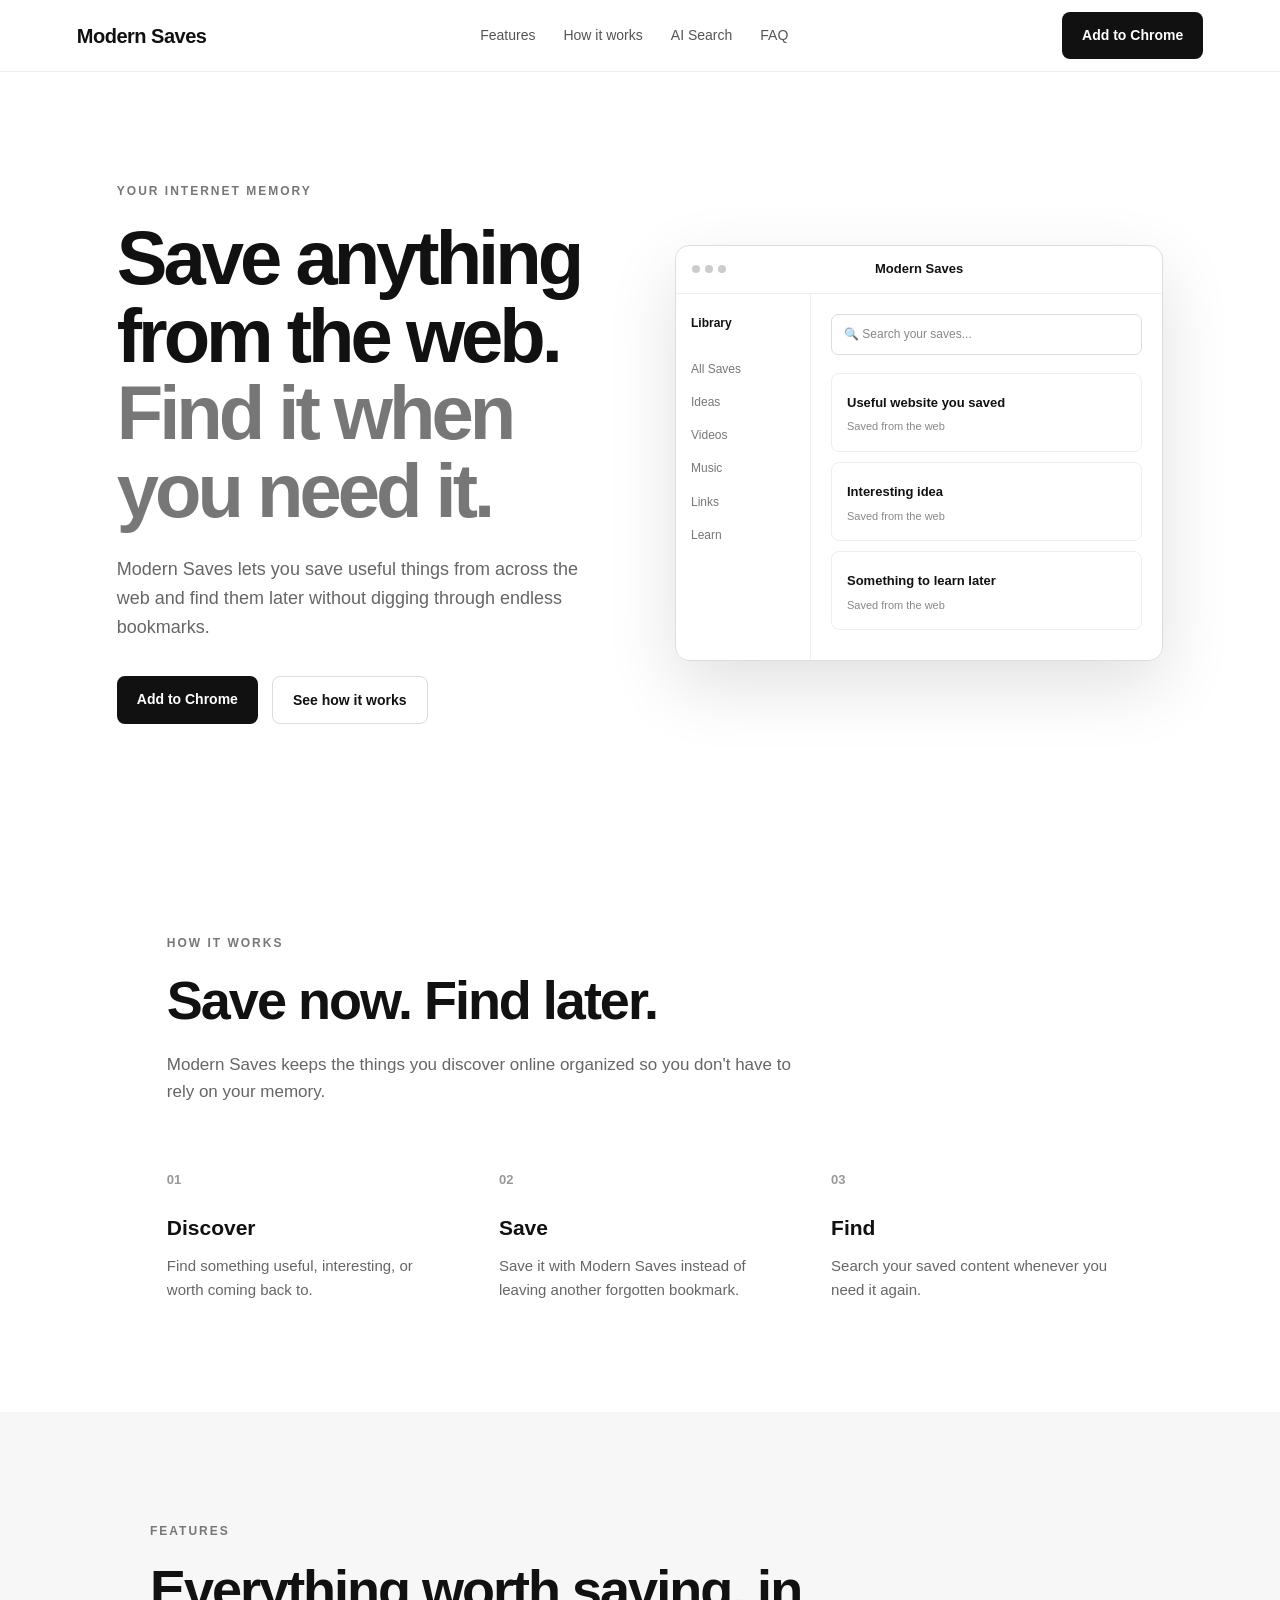
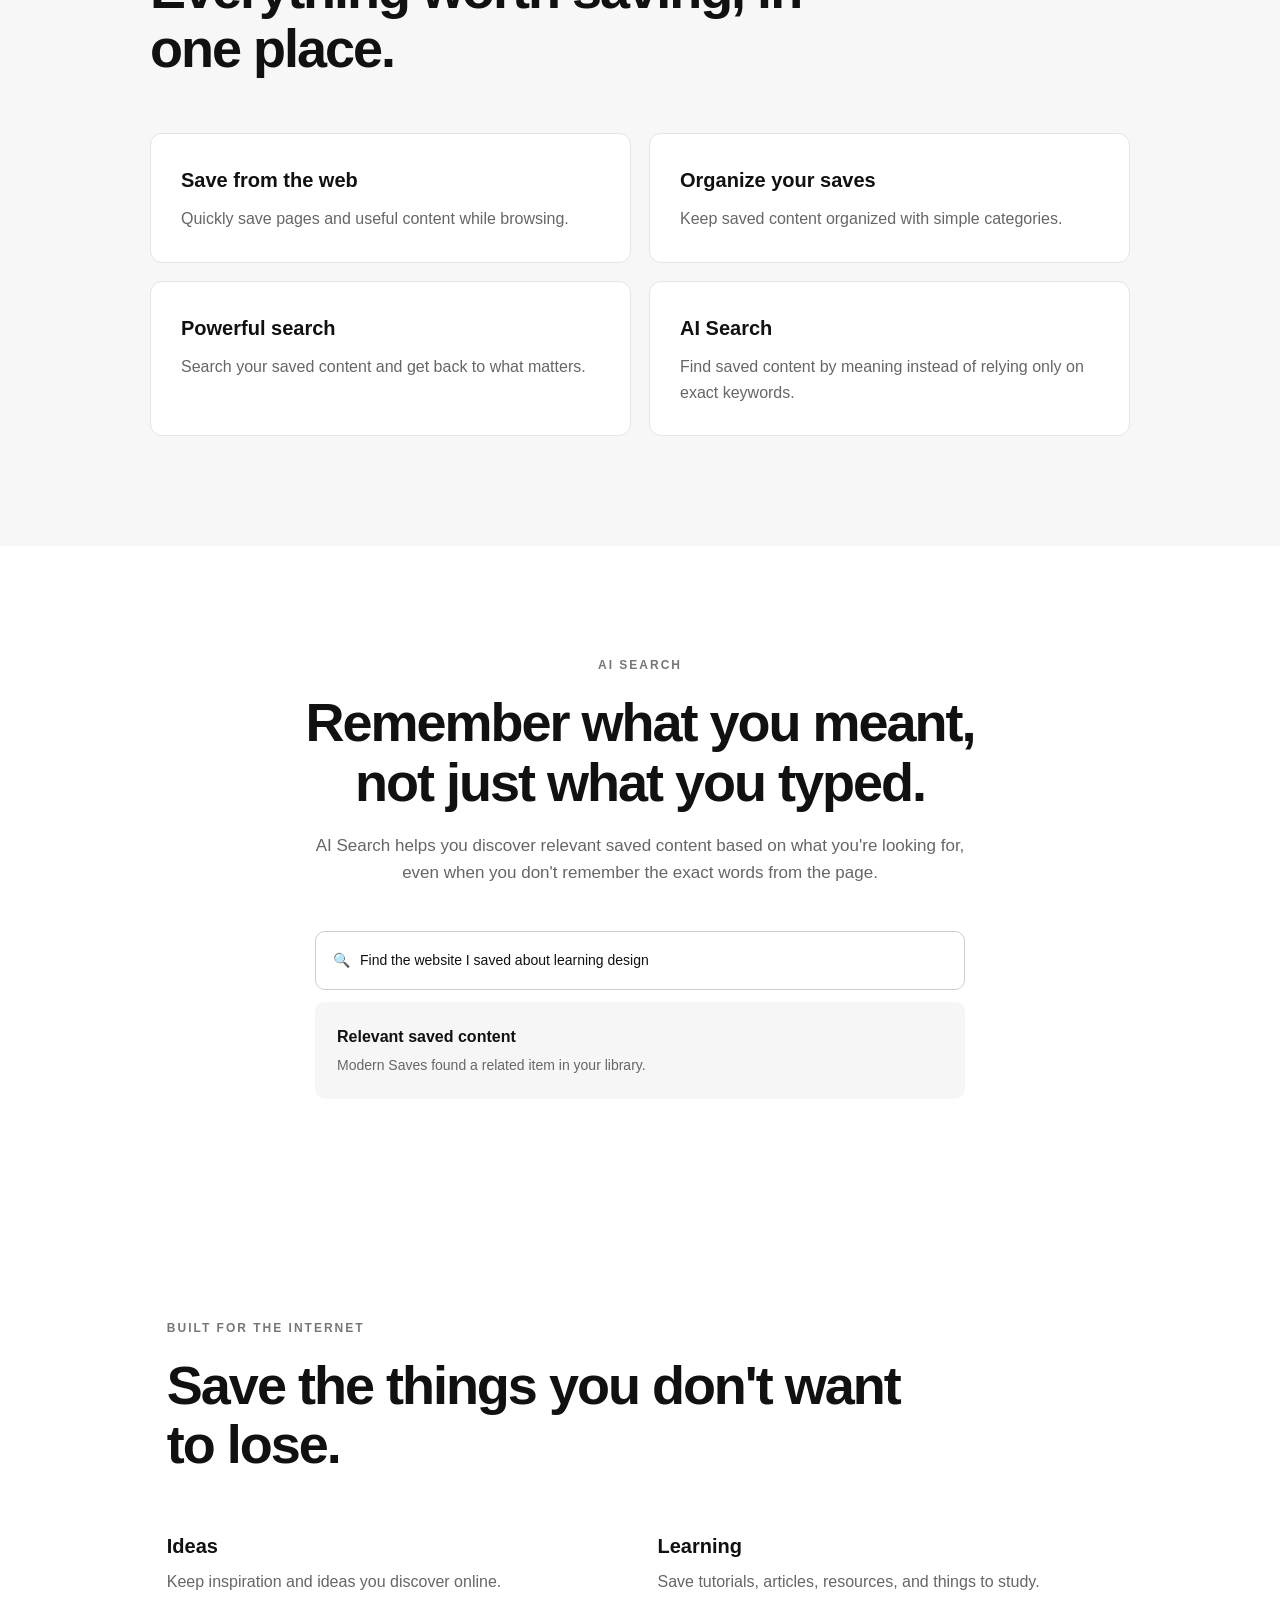
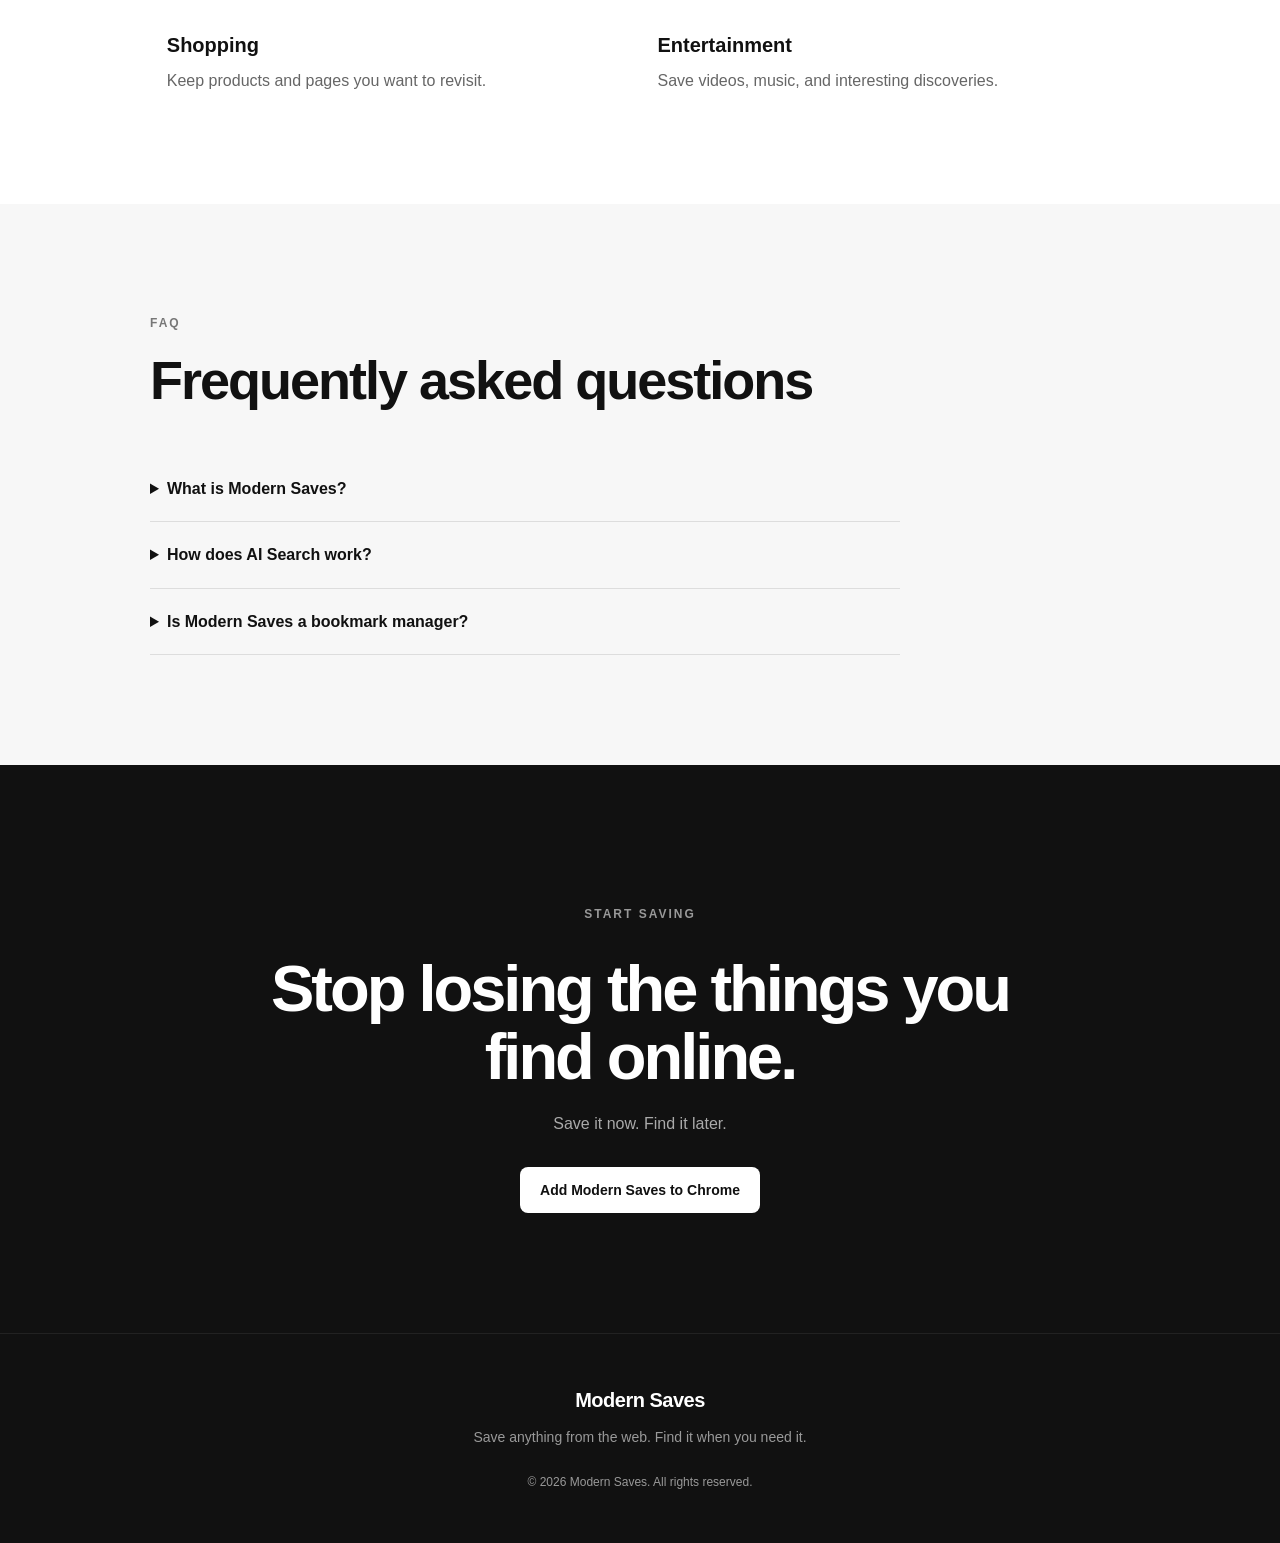
==== index.html @ b074f358 "Add files via upload" ====
<!DOCTYPE html>
<html lang="en">
<head>
    <meta charset="UTF-8">
    <meta name="viewport" content="width=device-width, initial-scale=1.0">

    <title>Modern Saves — Save Anything From the Web</title>

    <meta name="description"
        content="Modern Saves helps you save anything from the web and find it later with powerful search and AI Search.">

    <meta name="keywords"
        content="save anything, save web pages, bookmark manager, bookmark organizer, Chrome extension, AI search">

    <meta name="author" content="Modern Saves">

    <meta property="og:title" content="Modern Saves — Save Anything From the Web">
    <meta property="og:description"
        content="Save anything from the web. Find it when you need it.">
    <meta property="og:type" content="website">

    <link rel="stylesheet" href="style.css">
</head>

<body>

    <!-- Navigation -->
    <header class="navbar">
        <div class="logo">Modern Saves</div>

        <nav>
            <a href="#features">Features</a>
            <a href="#how-it-works">How it works</a>
            <a href="#ai-search">AI Search</a>
            <a href="#faq">FAQ</a>
        </nav>

        <a
            class="nav-button"
            href="https://chromewebstore.google.com/detail/modern-saves/fnjaghebjbpdjbkgcealmfcdiagnfbpa"
            target="_blank"
        >
            Add to Chrome
        </a>
    </header>


    <!-- Hero -->
    <main>

        <section class="hero">

            <div class="hero-content">

                <p class="eyebrow">YOUR INTERNET MEMORY</p>

                <h1>
                    Save anything from the web.
                    <span>Find it when you need it.</span>
                </h1>

                <p class="hero-text">
                    Modern Saves lets you save useful things from across the web
                    and find them later without digging through endless bookmarks.
                </p>

                <div class="hero-buttons">

                    <a
                        class="primary-button"
                        href="https://chromewebstore.google.com/detail/modern-saves/fnjaghebjbpdjbkgcealmfcdiagnfbpa"
                        target="_blank"
                    >
                        Add to Chrome
                    </a>

                    <a class="secondary-button" href="#how-it-works">
                        See how it works
                    </a>

                </div>

            </div>


            <!-- Product Preview -->
            <div class="product-preview">

                <div class="preview-window">

                    <div class="preview-top">
                        <div class="preview-dots">
                            <span></span>
                            <span></span>
                            <span></span>
                        </div>

                        <div class="preview-title">
                            Modern Saves
                        </div>
                    </div>

                    <div class="preview-content">

                        <div class="preview-sidebar">

                            <strong>Library</strong>

                            <div>All Saves</div>
                            <div>Ideas</div>
                            <div>Videos</div>
                            <div>Music</div>
                            <div>Links</div>
                            <div>Learn</div>

                        </div>

                        <div class="preview-main">

                            <div class="preview-search">
                                🔍 Search your saves...
                            </div>

                            <div class="save-card">
                                <strong>Useful website you saved</strong>
                                <p>Saved from the web</p>
                            </div>

                            <div class="save-card">
                                <strong>Interesting idea</strong>
                                <p>Saved from the web</p>
                            </div>

                            <div class="save-card">
                                <strong>Something to learn later</strong>
                                <p>Saved from the web</p>
                            </div>

                        </div>

                    </div>

                </div>

            </div>

        </section>


        <!-- How It Works -->
        <section id="how-it-works" class="section">

            <p class="eyebrow">HOW IT WORKS</p>

            <h2>Save now. Find later.</h2>

            <p class="section-intro">
                Modern Saves keeps the things you discover online organized
                so you don't have to rely on your memory.
            </p>

            <div class="steps">

                <div class="step">
                    <div class="step-number">01</div>
                    <h3>Discover</h3>
                    <p>
                        Find something useful, interesting, or worth coming back to.
                    </p>
                </div>

                <div class="step">
                    <div class="step-number">02</div>
                    <h3>Save</h3>
                    <p>
                        Save it with Modern Saves instead of leaving another
                        forgotten bookmark.
                    </p>
                </div>

                <div class="step">
                    <div class="step-number">03</div>
                    <h3>Find</h3>
                    <p>
                        Search your saved content whenever you need it again.
                    </p>
                </div>

            </div>

        </section>


        <!-- Features -->
        <section id="features" class="section section-light">

            <p class="eyebrow">FEATURES</p>

            <h2>Everything worth saving, in one place.</h2>

            <div class="feature-grid">

                <div class="feature-card">
                    <h3>Save from the web</h3>
                    <p>
                        Quickly save pages and useful content while browsing.
                    </p>
                </div>

                <div class="feature-card">
                    <h3>Organize your saves</h3>
                    <p>
                        Keep saved content organized with simple categories.
                    </p>
                </div>

                <div class="feature-card">
                    <h3>Powerful search</h3>
                    <p>
                        Search your saved content and get back to what matters.
                    </p>
                </div>

                <div class="feature-card">
                    <h3>AI Search</h3>
                    <p>
                        Find saved content by meaning instead of relying only
                        on exact keywords.
                    </p>
                </div>

            </div>

        </section>


        <!-- AI Search -->
        <section id="ai-search" class="section ai-section">

            <p class="eyebrow">AI SEARCH</p>

            <h2>Remember what you meant, not just what you typed.</h2>

            <p class="section-intro">
                AI Search helps you discover relevant saved content based on
                what you're looking for, even when you don't remember the
                exact words from the page.
            </p>

            <div class="ai-example">

                <div class="ai-search-box">
                    <span>🔍</span>
                    <span>Find the website I saved about learning design</span>
                </div>

                <div class="ai-result">
                    <strong>Relevant saved content</strong>
                    <p>
                        Modern Saves found a related item in your library.
                    </p>
                </div>

            </div>

        </section>


        <!-- Use Cases -->
        <section class="section">

            <p class="eyebrow">BUILT FOR THE INTERNET</p>

            <h2>Save the things you don't want to lose.</h2>

            <div class="use-case-grid">

                <div>
                    <h3>Ideas</h3>
                    <p>Keep inspiration and ideas you discover online.</p>
                </div>

                <div>
                    <h3>Learning</h3>
                    <p>Save tutorials, articles, resources, and things to study.</p>
                </div>

                <div>
                    <h3>Shopping</h3>
                    <p>Keep products and pages you want to revisit.</p>
                </div>

                <div>
                    <h3>Entertainment</h3>
                    <p>Save videos, music, and interesting discoveries.</p>
                </div>

            </div>

        </section>


        <!-- FAQ -->
        <section id="faq" class="section section-light">

            <p class="eyebrow">FAQ</p>

            <h2>Frequently asked questions</h2>

            <div class="faq">

                <details>
                    <summary>What is Modern Saves?</summary>
                    <p>
                        Modern Saves is a Chrome extension that lets you save
                        things from the web and find them later.
                    </p>
                </details>

                <details>
                    <summary>How does AI Search work?</summary>
                    <p>
                        AI Search helps you find relevant saved content based
                        on meaning, rather than only matching exact keywords.
                    </p>
                </details>

                <details>
                    <summary>Is Modern Saves a bookmark manager?</summary>
                    <p>
                        Modern Saves helps you save and organize web content,
                        with search designed to make finding saved items easier.
                    </p>
                </details>

            </div>

        </section>


        <!-- Final CTA -->
        <section class="final-cta">

            <p class="eyebrow">START SAVING</p>

            <h2>
                Stop losing the things you find online.
            </h2>

            <p>
                Save it now. Find it later.
            </p>

            <a
                class="primary-button"
                href="https://chromewebstore.google.com/detail/modern-saves/fnjaghebjbpdjbkgcealmfcdiagnfbpa"
                target="_blank"
            >
                Add Modern Saves to Chrome
            </a>

        </section>

    </main>


    <!-- Footer -->
    <footer>

        <div class="logo">Modern Saves</div>

        <p>
            Save anything from the web. Find it when you need it.
        </p>

        <p class="copyright">
            © 2026 Modern Saves. All rights reserved.
        </p>

    </footer>


    <script src="script.js"></script>

</body>
</html>
---- style.css ----
* {
    margin: 0;
    padding: 0;
    box-sizing: border-box;
}

html {
    scroll-behavior: smooth;
}

body {
    font-family: -apple-system, BlinkMacSystemFont, "Segoe UI", sans-serif;
    background: #ffffff;
    color: #111111;
    line-height: 1.6;
}

a {
    color: inherit;
    text-decoration: none;
}

/* NAVBAR */

.navbar {
    height: 72px;
    display: flex;
    align-items: center;
    justify-content: space-between;
    padding: 0 6%;
    border-bottom: 1px solid #eeeeee;
    position: sticky;
    top: 0;
    background: rgba(255, 255, 255, 0.95);
    backdrop-filter: blur(12px);
    z-index: 100;
}

.logo {
    font-size: 20px;
    font-weight: 700;
    letter-spacing: -0.5px;
}

.navbar nav {
    display: flex;
    gap: 28px;
    font-size: 14px;
    color: #555555;
}

.navbar nav a:hover {
    color: #111111;
}

.nav-button,
.primary-button {
    display: inline-block;
    background: #111111;
    color: #ffffff;
    padding: 12px 20px;
    border-radius: 8px;
    font-size: 14px;
    font-weight: 600;
    transition: 0.2s ease;
}

.nav-button:hover,
.primary-button:hover {
    transform: translateY(-2px);
    opacity: 0.9;
}

/* HERO */

.hero {
    max-width: 1200px;
    margin: auto;
    padding: 110px 6% 100px;
    display: grid;
    grid-template-columns: 1fr 1fr;
    gap: 70px;
    align-items: center;
}

.eyebrow {
    font-size: 12px;
    font-weight: 700;
    letter-spacing: 2px;
    color: #777777;
    margin-bottom: 18px;
}

.hero h1 {
    font-size: clamp(44px, 6vw, 76px);
    line-height: 1.02;
    letter-spacing: -4px;
    max-width: 700px;
}

.hero h1 span {
    display: block;
    color: #777777;
}

.hero-text {
    margin-top: 26px;
    max-width: 580px;
    font-size: 18px;
    color: #666666;
}

.hero-buttons {
    display: flex;
    gap: 14px;
    margin-top: 34px;
    flex-wrap: wrap;
}

.secondary-button {
    display: inline-block;
    padding: 12px 20px;
    border: 1px solid #dddddd;
    border-radius: 8px;
    font-size: 14px;
    font-weight: 600;
}

.secondary-button:hover {
    background: #f5f5f5;
}

/* PRODUCT PREVIEW */

.product-preview {
    display: flex;
    justify-content: center;
}

.preview-window {
    width: 100%;
    max-width: 520px;
    border: 1px solid #dddddd;
    border-radius: 14px;
    overflow: hidden;
    box-shadow: 0 25px 70px rgba(0, 0, 0, 0.12);
}

.preview-top {
    height: 48px;
    display: flex;
    align-items: center;
    justify-content: center;
    border-bottom: 1px solid #eeeeee;
    position: relative;
}

.preview-dots {
    position: absolute;
    left: 16px;
    display: flex;
    gap: 5px;
}

.preview-dots span {
    width: 8px;
    height: 8px;
    border-radius: 50%;
    background: #cccccc;
}

.preview-title {
    font-size: 13px;
    font-weight: 600;
}

.preview-content {
    display: flex;
    min-height: 350px;
}

.preview-sidebar {
    width: 135px;
    padding: 20px 15px;
    border-right: 1px solid #eeeeee;
    font-size: 12px;
}

.preview-sidebar strong {
    display: block;
    margin-bottom: 20px;
}

.preview-sidebar div {
    padding: 7px 0;
    color: #777777;
}

.preview-main {
    flex: 1;
    padding: 20px;
}

.preview-search {
    border: 1px solid #dddddd;
    padding: 10px 12px;
    border-radius: 7px;
    font-size: 12px;
    color: #888888;
    margin-bottom: 18px;
}

.save-card {
    border: 1px solid #eeeeee;
    padding: 15px;
    border-radius: 8px;
    margin-bottom: 10px;
}

.save-card strong {
    font-size: 13px;
}

.save-card p {
    font-size: 11px;
    color: #888888;
    margin-top: 4px;
}

/* SECTIONS */

.section {
    max-width: 1100px;
    margin: auto;
    padding: 110px 6%;
}

.section-light {
    max-width: none;
    background: #f7f7f7;
    padding-left: calc((100% - 980px) / 2);
    padding-right: calc((100% - 980px) / 2);
}

.section h2 {
    font-size: clamp(34px, 5vw, 54px);
    line-height: 1.1;
    letter-spacing: -2px;
    max-width: 750px;
}

.section-intro {
    max-width: 650px;
    margin-top: 20px;
    color: #666666;
    font-size: 17px;
}

/* STEPS */

.steps {
    display: grid;
    grid-template-columns: repeat(3, 1fr);
    gap: 50px;
    margin-top: 65px;
}

.step-number {
    font-size: 13px;
    font-weight: 700;
    color: #999999;
    margin-bottom: 20px;
}

.step h3 {
    font-size: 21px;
    margin-bottom: 10px;
}

.step p {
    color: #666666;
    font-size: 15px;
}

/* FEATURES */

.feature-grid {
    display: grid;
    grid-template-columns: repeat(2, 1fr);
    gap: 18px;
    margin-top: 55px;
}

.feature-card {
    background: #ffffff;
    border: 1px solid #e5e5e5;
    padding: 30px;
    border-radius: 12px;
}

.feature-card h3 {
    font-size: 20px;
    margin-bottom: 10px;
}

.feature-card p {
    color: #666666;
}

/* AI */

.ai-section {
    text-align: center;
}

.ai-section h2,
.ai-section .section-intro {
    margin-left: auto;
    margin-right: auto;
}

.ai-example {
    max-width: 650px;
    margin: 45px auto 0;
    text-align: left;
}

.ai-search-box {
    border: 1px solid #cccccc;
    border-radius: 10px;
    padding: 17px;
    display: flex;
    gap: 10px;
    font-size: 14px;
}

.ai-result {
    margin-top: 12px;
    padding: 22px;
    background: #f6f6f6;
    border-radius: 10px;
}

.ai-result p {
    margin-top: 5px;
    color: #666666;
    font-size: 14px;
}

/* USE CASES */

.use-case-grid {
    display: grid;
    grid-template-columns: repeat(2, 1fr);
    gap: 35px;
    margin-top: 55px;
}

.use-case-grid h3 {
    font-size: 20px;
    margin-bottom: 7px;
}

.use-case-grid p {
    color: #666666;
}

/* FAQ */

.faq {
    max-width: 750px;
    margin-top: 45px;
}

details {
    border-bottom: 1px solid #dddddd;
    padding: 20px 0;
}

summary {
    cursor: pointer;
    font-weight: 600;
}

details p {
    margin-top: 12px;
    color: #666666;
}

/* FINAL CTA */

.final-cta {
    text-align: center;
    padding: 120px 6%;
    background: #111111;
    color: #ffffff;
}

.final-cta .eyebrow {
    color: #999999;
}

.final-cta h2 {
    max-width: 750px;
    margin: auto;
    font-size: clamp(40px, 6vw, 65px);
    line-height: 1.05;
    letter-spacing: -3px;
}

.final-cta p {
    color: #aaaaaa;
    margin: 20px 0 30px;
}

.final-cta .primary-button {
    background: #ffffff;
    color: #111111;
}

/* FOOTER */

footer {
    padding: 50px 6%;
    text-align: center;
    border-top: 1px solid #222222;
    background: #111111;
    color: #ffffff;
}

footer p {
    color: #999999;
    margin-top: 10px;
    font-size: 14px;
}

footer .copyright {
    margin-top: 25px;
    font-size: 12px;
}

/* MOBILE */

@media (max-width: 800px) {

    .navbar {
        padding: 0 5%;
    }

    .navbar nav {
        display: none;
    }

    .hero {
        grid-template-columns: 1fr;
        padding-top: 70px;
    }

    .hero h1 {
        letter-spacing: -2px;
    }

    .steps {
        grid-template-columns: 1fr;
        gap: 35px;
    }

    .feature-grid,
    .use-case-grid {
        grid-template-columns: 1fr;
    }

    .section-light {
        padding-left: 6%;
        padding-right: 6%;
    }

    .preview-sidebar {
        display: none;
    }
}
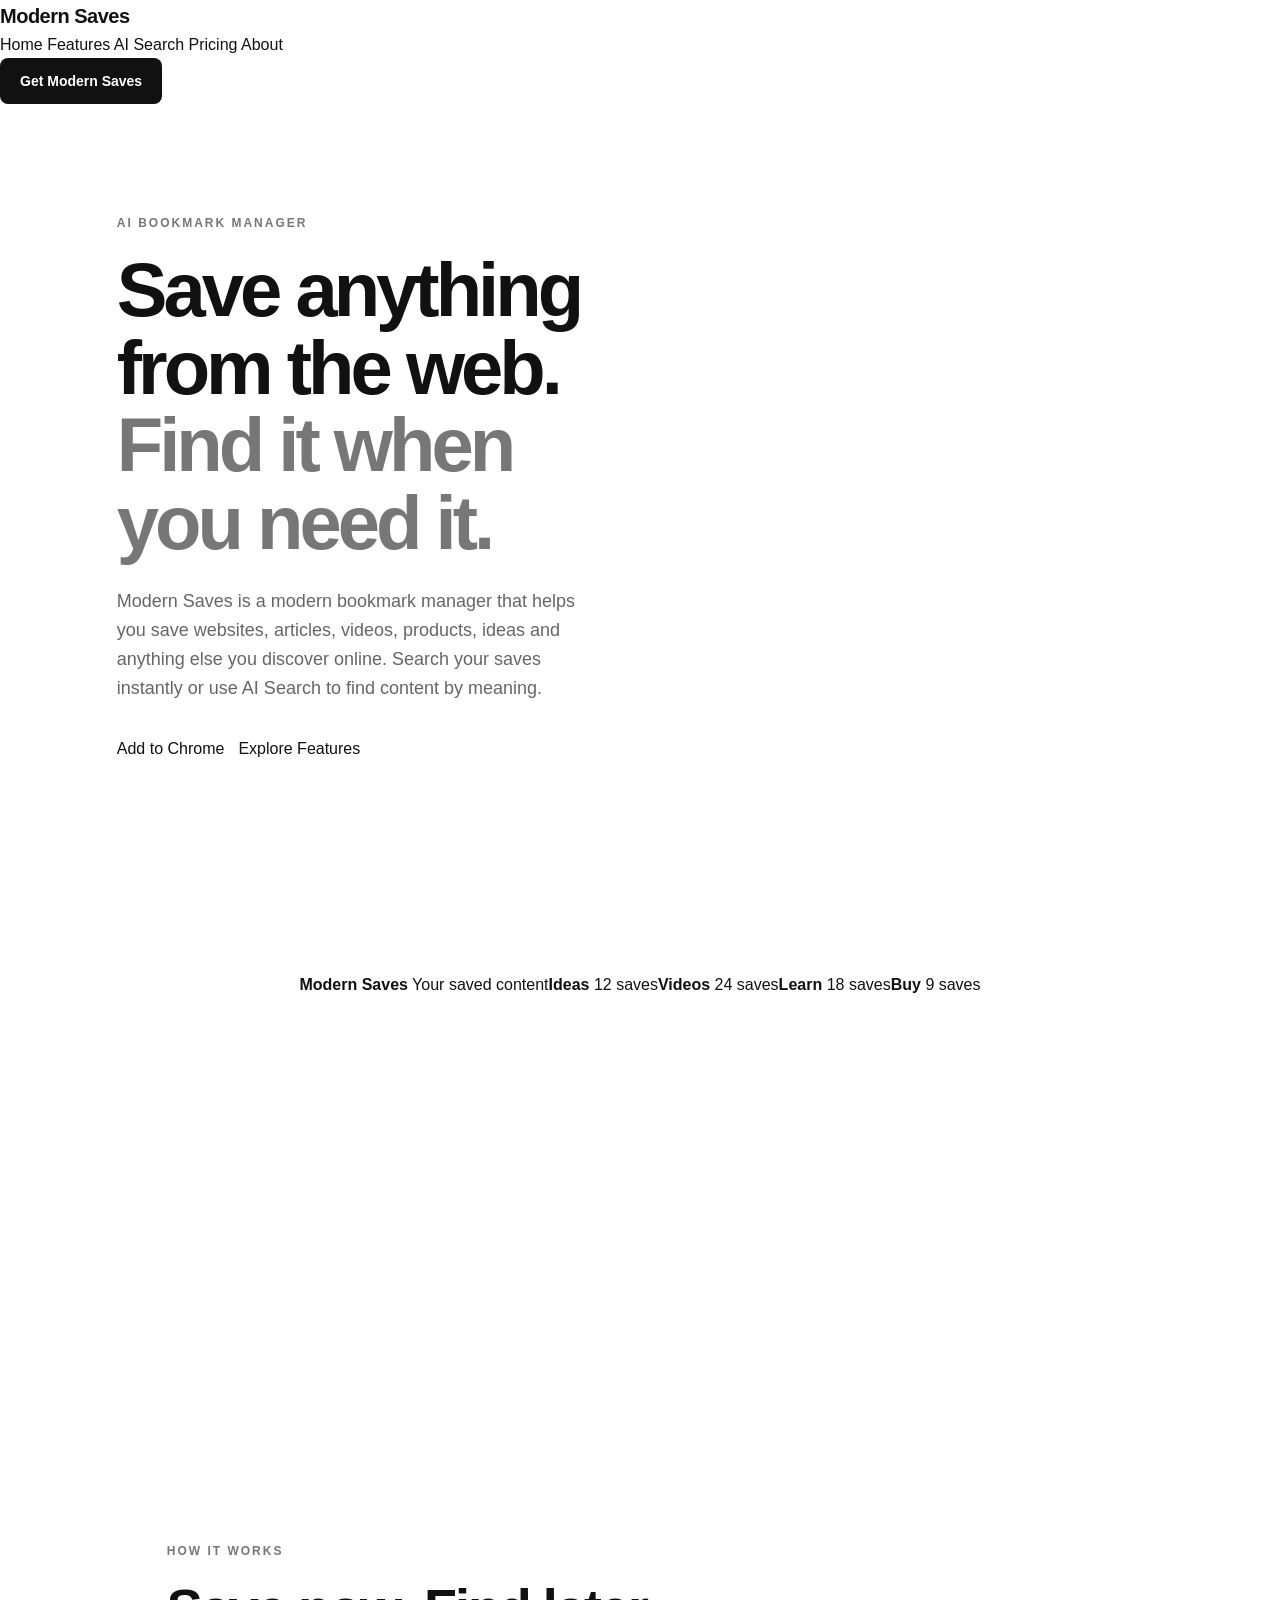
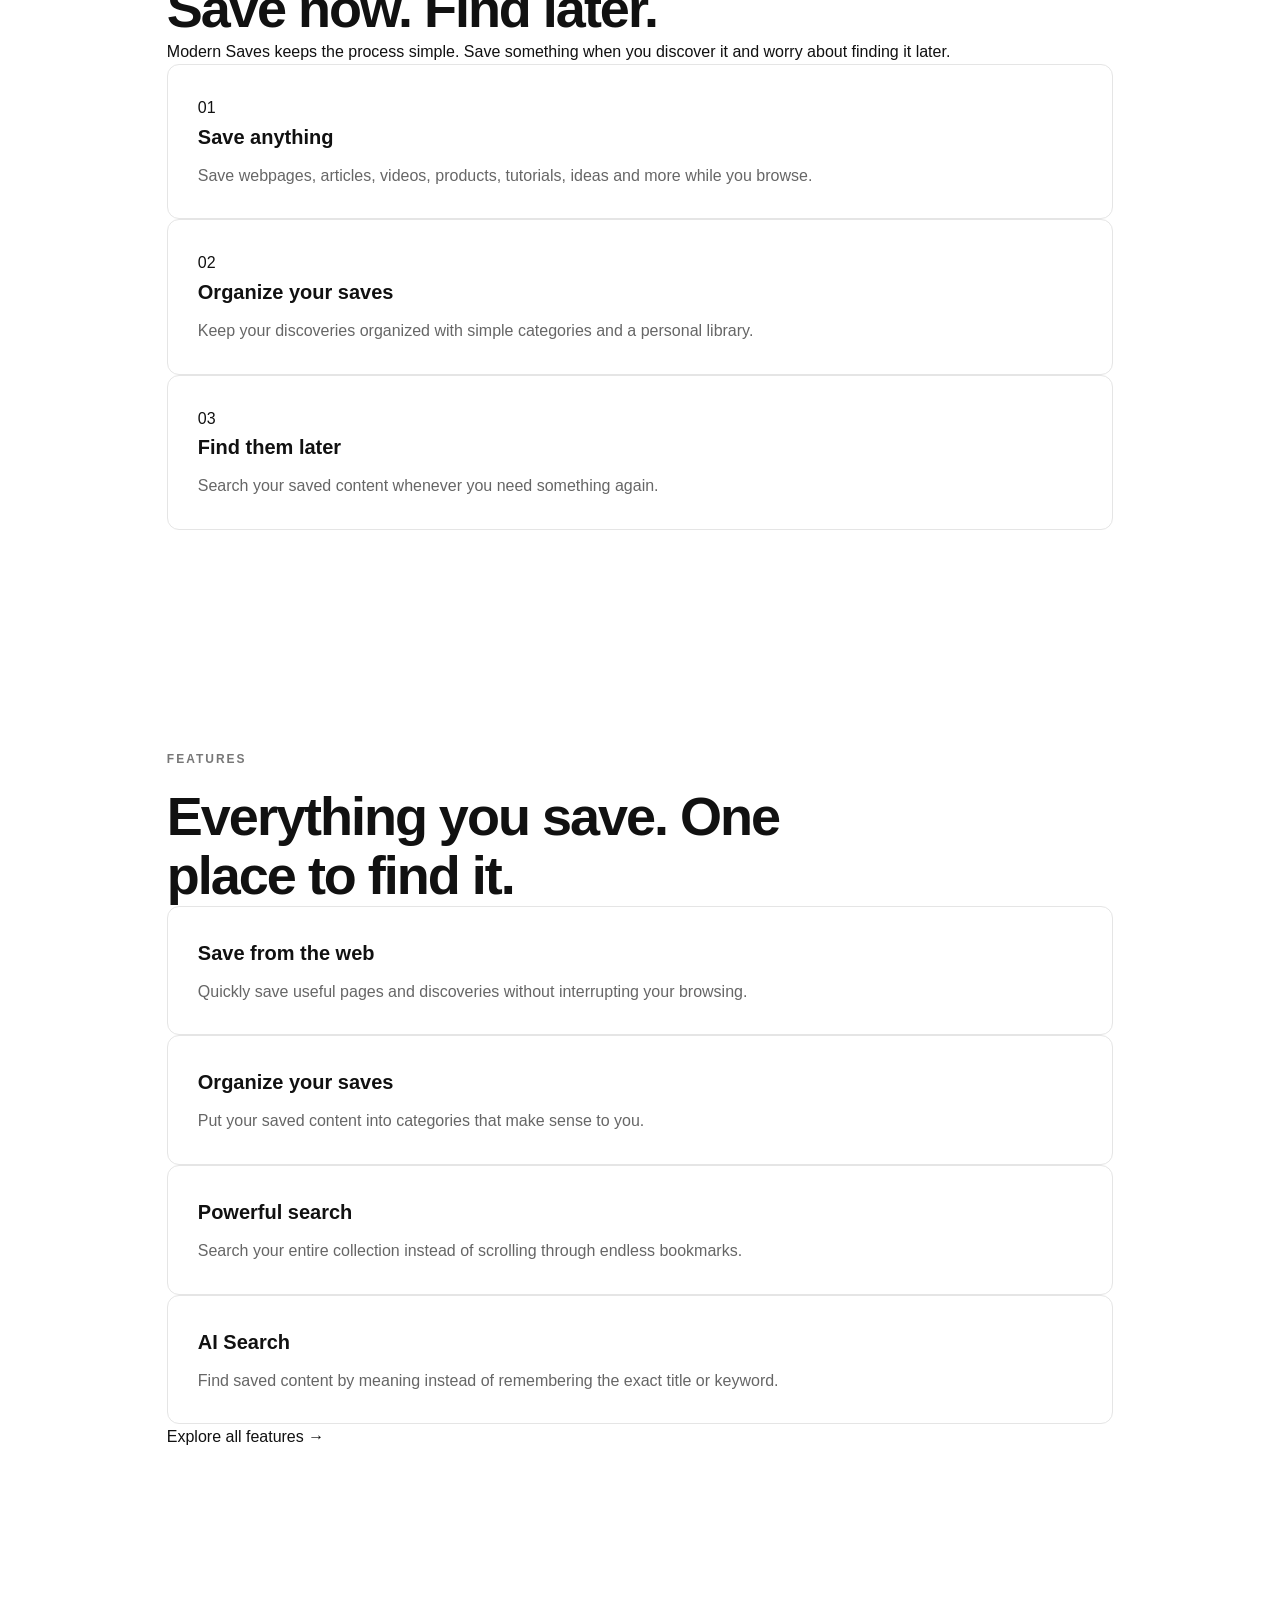
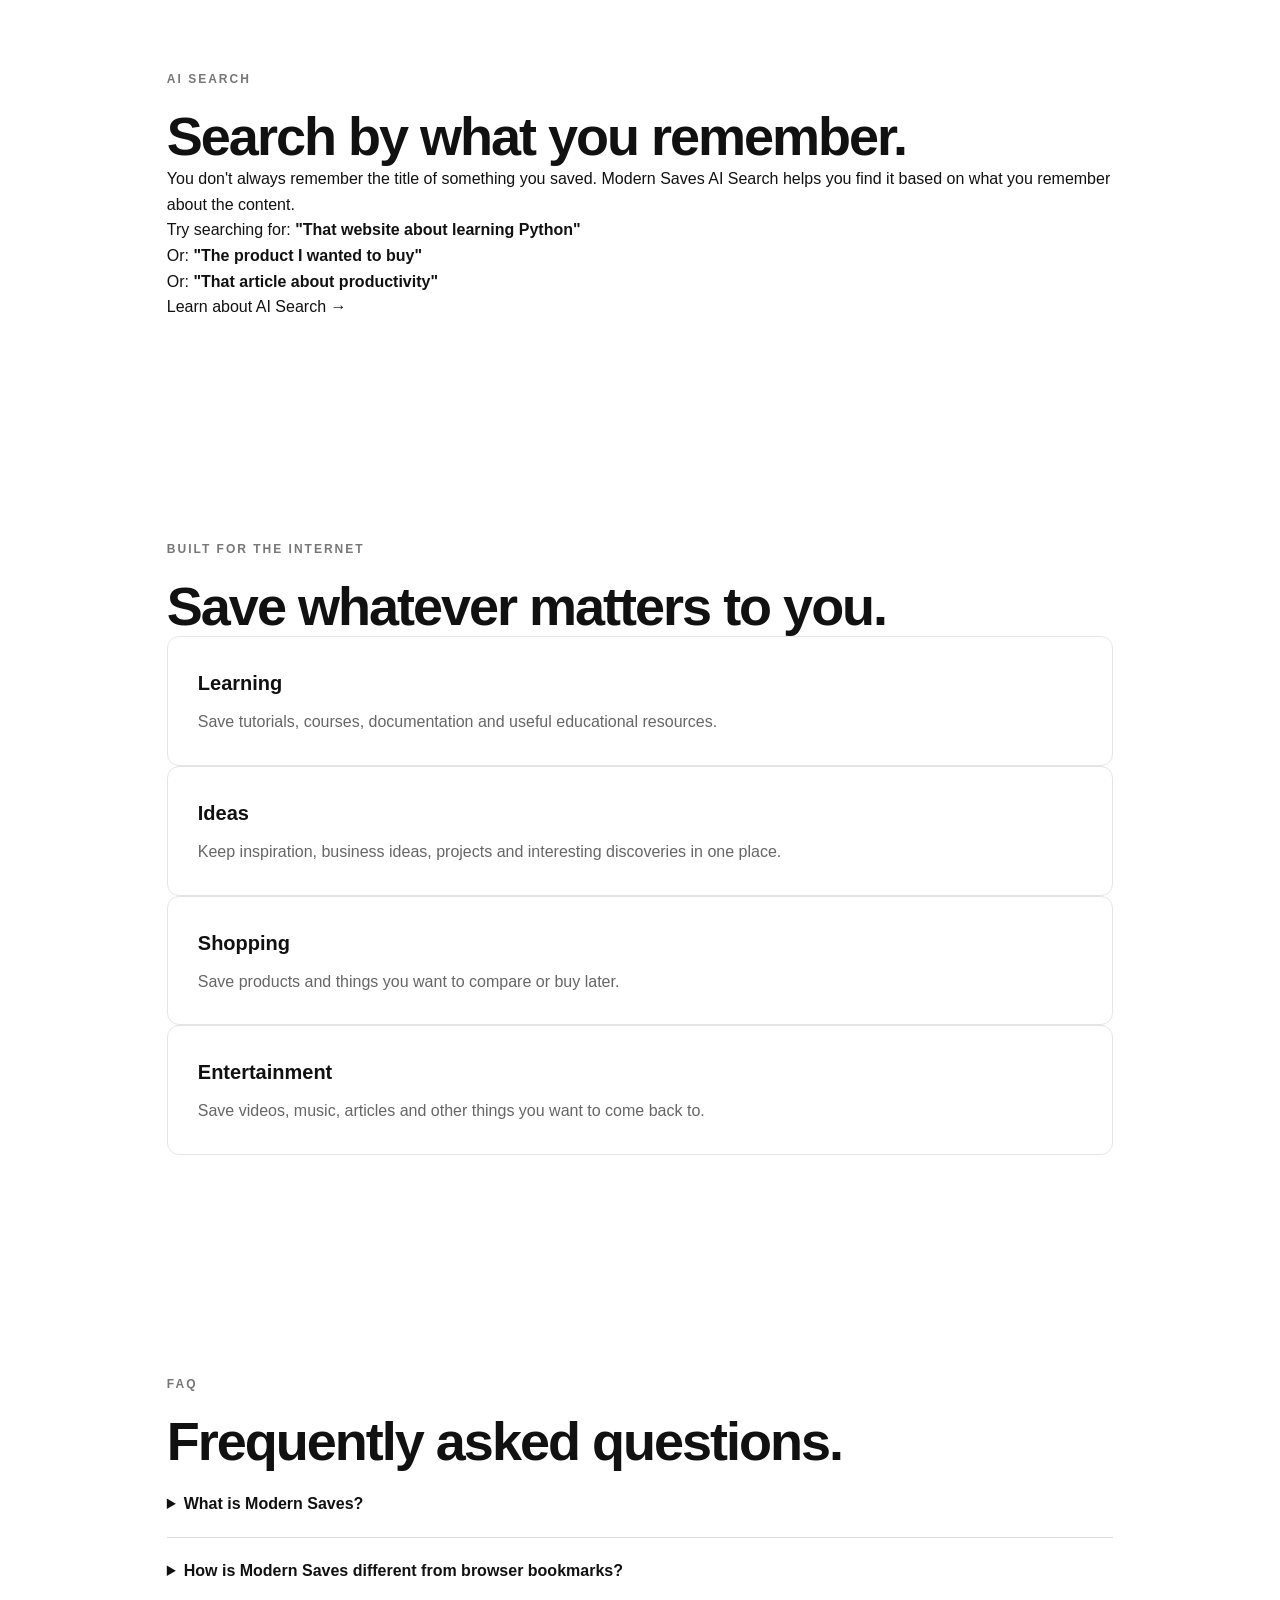
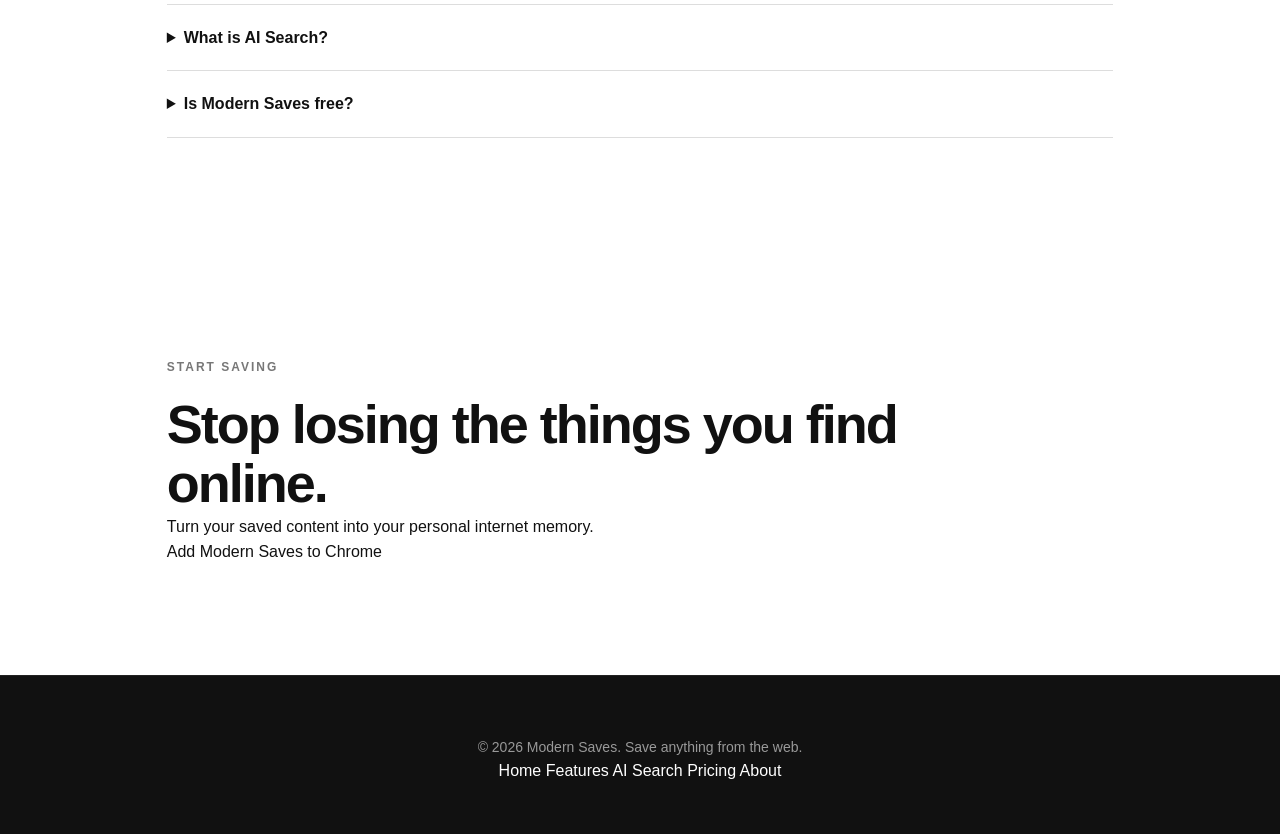
==== commit 1b69c13e: "Refactor index.html for better structure and SEO Updated index.html to enhance structure, add new me" ====
--- a/index.html
+++ b/index.html
@@ -6,381 +6,632 @@
 
     <title>Modern Saves — Save Anything From the Web</title>
 
-    <meta name="description"
-        content="Modern Saves helps you save anything from the web and find it later with powerful search and AI Search.">
-
-    <meta name="keywords"
-        content="save anything, save web pages, bookmark manager, bookmark organizer, Chrome extension, AI search">
-
-    <meta name="author" content="Modern Saves">
+    <meta
+        name="description"
+        content="Modern Saves helps you save anything from the web and find it later with powerful search and AI Search."
+    >
+
+    <meta
+        name="keywords"
+        content="save anything, save web pages, bookmark manager, bookmark organizer, Chrome extension, AI search"
+    >
+
+    <link
+        rel="canonical"
+        href="https://modern-saves-website-76wo.vercel.app/"
+    >
 
     <meta property="og:title" content="Modern Saves — Save Anything From the Web">
-    <meta property="og:description"
-        content="Save anything from the web. Find it when you need it.">
+
+    <meta
+        property="og:description"
+        content="Save anything from the web and find it when you need it with Modern Saves."
+    >
+
     <meta property="og:type" content="website">
+
+    <meta
+        property="og:url"
+        content="https://modern-saves-website-76wo.vercel.app/"
+    >
 
     <link rel="stylesheet" href="style.css">
 </head>
 
 <body>
 
-    <!-- Navigation -->
-    <header class="navbar">
-        <div class="logo">Modern Saves</div>
-
-        <nav>
-            <a href="#features">Features</a>
-            <a href="#how-it-works">How it works</a>
-            <a href="#ai-search">AI Search</a>
-            <a href="#faq">FAQ</a>
+<header class="header">
+    <div class="container nav">
+
+        <a href="index.html" class="logo">
+            Modern Saves
+        </a>
+
+        <nav class="nav-links">
+            <a href="index.html">Home</a>
+            <a href="features.html">Features</a>
+            <a href="ai-search.html">AI Search</a>
+            <a href="pricing.html">Pricing</a>
+            <a href="about.html">About</a>
         </nav>
 
         <a
+            href="https://chromewebstore.google.com/detail/modern-saves/fnjaghebjbpdjbkgcealmfcdiagnfbpa"
             class="nav-button"
-            href="https://chromewebstore.google.com/detail/modern-saves/fnjaghebjbpdjbkgcealmfcdiagnfbpa"
             target="_blank"
+            rel="noopener"
         >
-            Add to Chrome
+            Get Modern Saves
         </a>
-    </header>
-
-
-    <!-- Hero -->
-    <main>
-
-        <section class="hero">
-
-            <div class="hero-content">
-
-                <p class="eyebrow">YOUR INTERNET MEMORY</p>
-
-                <h1>
-                    Save anything from the web.
-                    <span>Find it when you need it.</span>
-                </h1>
-
-                <p class="hero-text">
-                    Modern Saves lets you save useful things from across the web
-                    and find them later without digging through endless bookmarks.
-                </p>
-
-                <div class="hero-buttons">
-
-                    <a
-                        class="primary-button"
-                        href="https://chromewebstore.google.com/detail/modern-saves/fnjaghebjbpdjbkgcealmfcdiagnfbpa"
-                        target="_blank"
-                    >
-                        Add to Chrome
-                    </a>
-
-                    <a class="secondary-button" href="#how-it-works">
-                        See how it works
-                    </a>
-
+
+    </div>
+</header>
+
+
+<main>
+
+<section class="hero">
+
+    <div class="container">
+
+        <p class="eyebrow">
+            AI BOOKMARK MANAGER
+        </p>
+
+        <h1>
+            Save anything from the web.
+            <span>Find it when you need it.</span>
+        </h1>
+
+        <p class="hero-text">
+            Modern Saves is a modern bookmark manager that helps you
+            save websites, articles, videos, products, ideas and
+            anything else you discover online. Search your saves
+            instantly or use AI Search to find content by meaning.
+        </p>
+
+        <div class="hero-buttons">
+
+            <a
+                href="https://chromewebstore.google.com/detail/modern-saves/fnjaghebjbpdjbkgcealmfcdiagnfbpa"
+                class="button button-primary"
+                target="_blank"
+                rel="noopener"
+            >
+                Add to Chrome
+            </a>
+
+            <a
+                href="features.html"
+                class="button button-secondary"
+            >
+                Explore Features
+            </a>
+
+        </div>
+
+    </div>
+
+</section>
+
+
+<section class="section">
+
+    <div class="container">
+
+        <div class="product-preview">
+
+            <div class="preview-header">
+                <strong>Modern Saves</strong>
+                <span>Your saved content</span>
+            </div>
+
+            <div class="preview-content">
+
+                <div class="preview-item">
+                    <strong>Ideas</strong>
+                    <span>12 saves</span>
                 </div>
 
+                <div class="preview-item">
+                    <strong>Videos</strong>
+                    <span>24 saves</span>
+                </div>
+
+                <div class="preview-item">
+                    <strong>Learn</strong>
+                    <span>18 saves</span>
+                </div>
+
+                <div class="preview-item">
+                    <strong>Buy</strong>
+                    <span>9 saves</span>
+                </div>
+
             </div>
 
-
-            <!-- Product Preview -->
-            <div class="product-preview">
-
-                <div class="preview-window">
-
-                    <div class="preview-top">
-                        <div class="preview-dots">
-                            <span></span>
-                            <span></span>
-                            <span></span>
-                        </div>
-
-                        <div class="preview-title">
-                            Modern Saves
-                        </div>
-                    </div>
-
-                    <div class="preview-content">
-
-                        <div class="preview-sidebar">
-
-                            <strong>Library</strong>
-
-                            <div>All Saves</div>
-                            <div>Ideas</div>
-                            <div>Videos</div>
-                            <div>Music</div>
-                            <div>Links</div>
-                            <div>Learn</div>
-
-                        </div>
-
-                        <div class="preview-main">
-
-                            <div class="preview-search">
-                                🔍 Search your saves...
-                            </div>
-
-                            <div class="save-card">
-                                <strong>Useful website you saved</strong>
-                                <p>Saved from the web</p>
-                            </div>
-
-                            <div class="save-card">
-                                <strong>Interesting idea</strong>
-                                <p>Saved from the web</p>
-                            </div>
-
-                            <div class="save-card">
-                                <strong>Something to learn later</strong>
-                                <p>Saved from the web</p>
-                            </div>
-
-                        </div>
-
-                    </div>
-
-                </div>
+        </div>
+
+    </div>
+
+</section>
+
+
+<section class="section" id="how-it-works">
+
+    <div class="container">
+
+        <div class="section-heading">
+
+            <p class="eyebrow">
+                HOW IT WORKS
+            </p>
+
+            <h2>
+                Save now. Find later.
+            </h2>
+
+            <p>
+                Modern Saves keeps the process simple.
+                Save something when you discover it and worry about
+                finding it later.
+            </p>
+
+        </div>
+
+
+        <div class="features-grid">
+
+            <article class="feature-card">
+
+                <span class="feature-number">01</span>
+
+                <h3>
+                    Save anything
+                </h3>
+
+                <p>
+                    Save webpages, articles, videos, products,
+                    tutorials, ideas and more while you browse.
+                </p>
+
+            </article>
+
+
+            <article class="feature-card">
+
+                <span class="feature-number">02</span>
+
+                <h3>
+                    Organize your saves
+                </h3>
+
+                <p>
+                    Keep your discoveries organized with simple
+                    categories and a personal library.
+                </p>
+
+            </article>
+
+
+            <article class="feature-card">
+
+                <span class="feature-number">03</span>
+
+                <h3>
+                    Find them later
+                </h3>
+
+                <p>
+                    Search your saved content whenever you need
+                    something again.
+                </p>
+
+            </article>
+
+        </div>
+
+    </div>
+
+</section>
+
+
+<section class="section" id="features">
+
+    <div class="container">
+
+        <div class="section-heading">
+
+            <p class="eyebrow">
+                FEATURES
+            </p>
+
+            <h2>
+                Everything you save.
+                One place to find it.
+            </h2>
+
+        </div>
+
+
+        <div class="features-grid">
+
+            <article class="feature-card">
+
+                <h3>
+                    Save from the web
+                </h3>
+
+                <p>
+                    Quickly save useful pages and discoveries
+                    without interrupting your browsing.
+                </p>
+
+            </article>
+
+
+            <article class="feature-card">
+
+                <h3>
+                    Organize your saves
+                </h3>
+
+                <p>
+                    Put your saved content into categories that
+                    make sense to you.
+                </p>
+
+            </article>
+
+
+            <article class="feature-card">
+
+                <h3>
+                    Powerful search
+                </h3>
+
+                <p>
+                    Search your entire collection instead of
+                    scrolling through endless bookmarks.
+                </p>
+
+            </article>
+
+
+            <article class="feature-card">
+
+                <h3>
+                    AI Search
+                </h3>
+
+                <p>
+                    Find saved content by meaning instead of
+                    remembering the exact title or keyword.
+                </p>
+
+            </article>
+
+        </div>
+
+
+        <div class="section-link">
+
+            <a href="features.html">
+                Explore all features →
+            </a>
+
+        </div>
+
+    </div>
+
+</section>
+
+
+<section class="section" id="ai-search">
+
+    <div class="container">
+
+        <div class="section-heading">
+
+            <p class="eyebrow">
+                AI SEARCH
+            </p>
+
+            <h2>
+                Search by what you remember.
+            </h2>
+
+            <p>
+                You don't always remember the title of something you
+                saved. Modern Saves AI Search helps you find it based
+                on what you remember about the content.
+            </p>
+
+        </div>
+
+
+        <div class="ai-search-example">
+
+            <div class="search-example-box">
+
+                <span class="search-label">
+                    Try searching for:
+                </span>
+
+                <strong>
+                    "That website about learning Python"
+                </strong>
 
             </div>
 
-        </section>
-
-
-        <!-- How It Works -->
-        <section id="how-it-works" class="section">
-
-            <p class="eyebrow">HOW IT WORKS</p>
-
-            <h2>Save now. Find later.</h2>
-
-            <p class="section-intro">
-                Modern Saves keeps the things you discover online organized
-                so you don't have to rely on your memory.
-            </p>
-
-            <div class="steps">
-
-                <div class="step">
-                    <div class="step-number">01</div>
-                    <h3>Discover</h3>
-                    <p>
-                        Find something useful, interesting, or worth coming back to.
-                    </p>
-                </div>
-
-                <div class="step">
-                    <div class="step-number">02</div>
-                    <h3>Save</h3>
-                    <p>
-                        Save it with Modern Saves instead of leaving another
-                        forgotten bookmark.
-                    </p>
-                </div>
-
-                <div class="step">
-                    <div class="step-number">03</div>
-                    <h3>Find</h3>
-                    <p>
-                        Search your saved content whenever you need it again.
-                    </p>
-                </div>
+
+            <div class="search-example-box">
+
+                <span class="search-label">
+                    Or:
+                </span>
+
+                <strong>
+                    "The product I wanted to buy"
+                </strong>
 
             </div>
 
-        </section>
-
-
-        <!-- Features -->
-        <section id="features" class="section section-light">
-
-            <p class="eyebrow">FEATURES</p>
-
-            <h2>Everything worth saving, in one place.</h2>
-
-            <div class="feature-grid">
-
-                <div class="feature-card">
-                    <h3>Save from the web</h3>
-                    <p>
-                        Quickly save pages and useful content while browsing.
-                    </p>
-                </div>
-
-                <div class="feature-card">
-                    <h3>Organize your saves</h3>
-                    <p>
-                        Keep saved content organized with simple categories.
-                    </p>
-                </div>
-
-                <div class="feature-card">
-                    <h3>Powerful search</h3>
-                    <p>
-                        Search your saved content and get back to what matters.
-                    </p>
-                </div>
-
-                <div class="feature-card">
-                    <h3>AI Search</h3>
-                    <p>
-                        Find saved content by meaning instead of relying only
-                        on exact keywords.
-                    </p>
-                </div>
+
+            <div class="search-example-box">
+
+                <span class="search-label">
+                    Or:
+                </span>
+
+                <strong>
+                    "That article about productivity"
+                </strong>
 
             </div>
 
-        </section>
-
-
-        <!-- AI Search -->
-        <section id="ai-search" class="section ai-section">
-
-            <p class="eyebrow">AI SEARCH</p>
-
-            <h2>Remember what you meant, not just what you typed.</h2>
-
-            <p class="section-intro">
-                AI Search helps you discover relevant saved content based on
-                what you're looking for, even when you don't remember the
-                exact words from the page.
-            </p>
-
-            <div class="ai-example">
-
-                <div class="ai-search-box">
-                    <span>🔍</span>
-                    <span>Find the website I saved about learning design</span>
-                </div>
-
-                <div class="ai-result">
-                    <strong>Relevant saved content</strong>
-                    <p>
-                        Modern Saves found a related item in your library.
-                    </p>
-                </div>
-
-            </div>
-
-        </section>
-
-
-        <!-- Use Cases -->
-        <section class="section">
-
-            <p class="eyebrow">BUILT FOR THE INTERNET</p>
-
-            <h2>Save the things you don't want to lose.</h2>
-
-            <div class="use-case-grid">
-
-                <div>
-                    <h3>Ideas</h3>
-                    <p>Keep inspiration and ideas you discover online.</p>
-                </div>
-
-                <div>
-                    <h3>Learning</h3>
-                    <p>Save tutorials, articles, resources, and things to study.</p>
-                </div>
-
-                <div>
-                    <h3>Shopping</h3>
-                    <p>Keep products and pages you want to revisit.</p>
-                </div>
-
-                <div>
-                    <h3>Entertainment</h3>
-                    <p>Save videos, music, and interesting discoveries.</p>
-                </div>
-
-            </div>
-
-        </section>
-
-
-        <!-- FAQ -->
-        <section id="faq" class="section section-light">
-
-            <p class="eyebrow">FAQ</p>
-
-            <h2>Frequently asked questions</h2>
-
-            <div class="faq">
-
-                <details>
-                    <summary>What is Modern Saves?</summary>
-                    <p>
-                        Modern Saves is a Chrome extension that lets you save
-                        things from the web and find them later.
-                    </p>
-                </details>
-
-                <details>
-                    <summary>How does AI Search work?</summary>
-                    <p>
-                        AI Search helps you find relevant saved content based
-                        on meaning, rather than only matching exact keywords.
-                    </p>
-                </details>
-
-                <details>
-                    <summary>Is Modern Saves a bookmark manager?</summary>
-                    <p>
-                        Modern Saves helps you save and organize web content,
-                        with search designed to make finding saved items easier.
-                    </p>
-                </details>
-
-            </div>
-
-        </section>
-
-
-        <!-- Final CTA -->
-        <section class="final-cta">
-
-            <p class="eyebrow">START SAVING</p>
+        </div>
+
+
+        <div class="section-link">
+
+            <a href="ai-search.html">
+                Learn about AI Search →
+            </a>
+
+        </div>
+
+    </div>
+
+</section>
+
+
+<section class="section">
+
+    <div class="container">
+
+        <div class="section-heading">
+
+            <p class="eyebrow">
+                BUILT FOR THE INTERNET
+            </p>
+
+            <h2>
+                Save whatever matters to you.
+            </h2>
+
+        </div>
+
+
+        <div class="features-grid">
+
+            <article class="feature-card">
+
+                <h3>
+                    Learning
+                </h3>
+
+                <p>
+                    Save tutorials, courses, documentation and
+                    useful educational resources.
+                </p>
+
+            </article>
+
+
+            <article class="feature-card">
+
+                <h3>
+                    Ideas
+                </h3>
+
+                <p>
+                    Keep inspiration, business ideas, projects and
+                    interesting discoveries in one place.
+                </p>
+
+            </article>
+
+
+            <article class="feature-card">
+
+                <h3>
+                    Shopping
+                </h3>
+
+                <p>
+                    Save products and things you want to compare
+                    or buy later.
+                </p>
+
+            </article>
+
+
+            <article class="feature-card">
+
+                <h3>
+                    Entertainment
+                </h3>
+
+                <p>
+                    Save videos, music, articles and other things
+                    you want to come back to.
+                </p>
+
+            </article>
+
+        </div>
+
+    </div>
+
+</section>
+
+
+<section class="section" id="faq">
+
+    <div class="container">
+
+        <div class="section-heading">
+
+            <p class="eyebrow">
+                FAQ
+            </p>
+
+            <h2>
+                Frequently asked questions.
+            </h2>
+
+        </div>
+
+
+        <div class="faq-list">
+
+            <details>
+
+                <summary>
+                    What is Modern Saves?
+                </summary>
+
+                <p>
+                    Modern Saves is a bookmark manager and personal
+                    internet library that helps you save anything from
+                    the web and find it later.
+                </p>
+
+            </details>
+
+
+            <details>
+
+                <summary>
+                    How is Modern Saves different from browser bookmarks?
+                </summary>
+
+                <p>
+                    Traditional bookmarks can become difficult to manage
+                    as your collection grows. Modern Saves is designed
+                    around saving quickly and finding content later with
+                    powerful search and AI Search.
+                </p>
+
+            </details>
+
+
+            <details>
+
+                <summary>
+                    What is AI Search?
+                </summary>
+
+                <p>
+                    AI Search helps you find saved content based on
+                    meaning and context, so you don't always need to
+                    remember the exact title or keyword.
+                </p>
+
+            </details>
+
+
+            <details>
+
+                <summary>
+                    Is Modern Saves free?
+                </summary>
+
+                <p>
+                    Modern Saves has a free option. Pro features are
+                    also available at the current launch price.
+                </p>
+
+            </details>
+
+        </div>
+
+    </div>
+
+</section>
+
+
+<section class="section">
+
+    <div class="container">
+
+        <div class="cta-box">
+
+            <p class="eyebrow">
+                START SAVING
+            </p>
 
             <h2>
                 Stop losing the things you find online.
             </h2>
 
             <p>
-                Save it now. Find it later.
+                Turn your saved content into your personal internet memory.
             </p>
 
             <a
-                class="primary-button"
                 href="https://chromewebstore.google.com/detail/modern-saves/fnjaghebjbpdjbkgcealmfcdiagnfbpa"
+                class="button button-primary"
                 target="_blank"
+                rel="noopener"
             >
                 Add Modern Saves to Chrome
             </a>
 
-        </section>
-
-    </main>
-
-
-    <!-- Footer -->
-    <footer>
-
-        <div class="logo">Modern Saves</div>
+        </div>
+
+    </div>
+
+</section>
+
+</main>
+
+
+<footer class="footer">
+
+    <div class="container">
 
         <p>
-            Save anything from the web. Find it when you need it.
+            © 2026 Modern Saves. Save anything from the web.
         </p>
 
-        <p class="copyright">
-            © 2026 Modern Saves. All rights reserved.
-        </p>
-
-    </footer>
-
-
-    <script src="script.js"></script>
+        <div>
+
+            <a href="index.html">Home</a>
+            <a href="features.html">Features</a>
+            <a href="ai-search.html">AI Search</a>
+            <a href="pricing.html">Pricing</a>
+            <a href="about.html">About</a>
+
+        </div>
+
+    </div>
+
+</footer>
+
+
+<script src="script.js"></script>
 
 </body>
-</html>+</html>
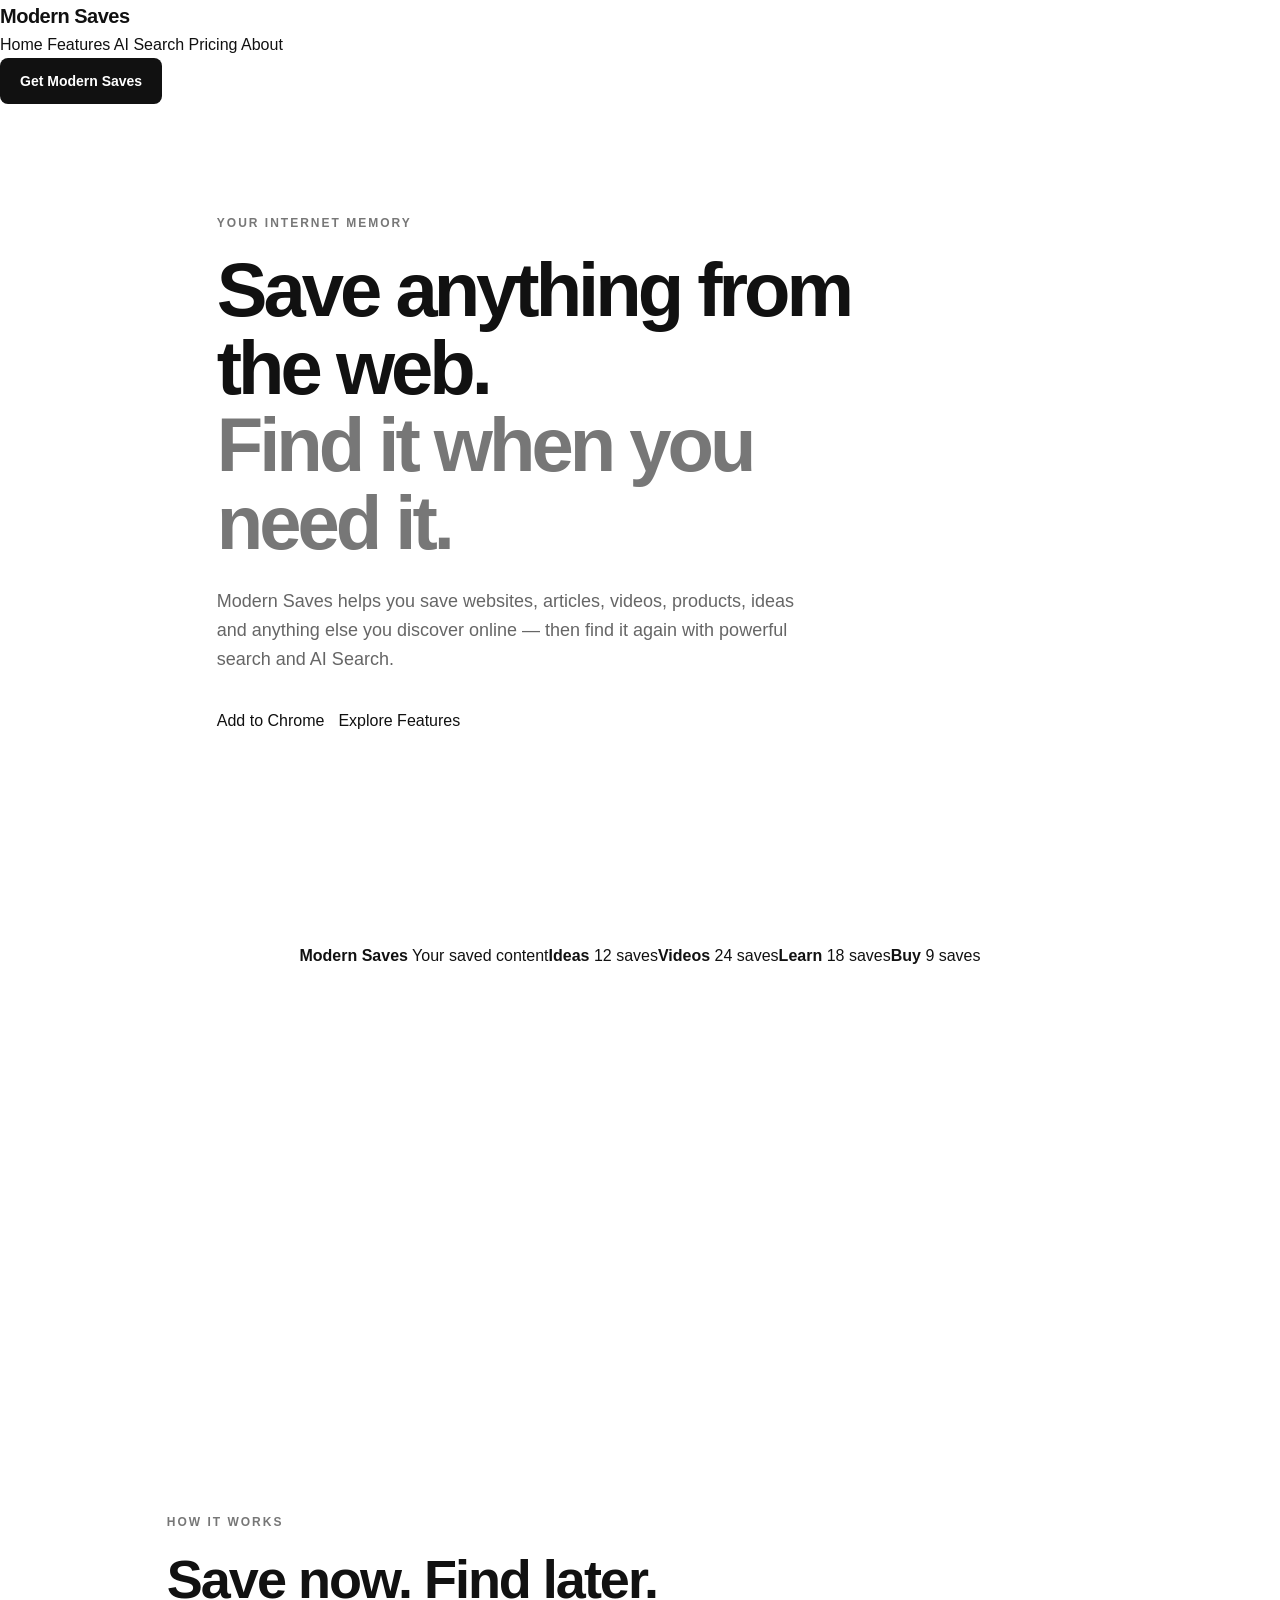
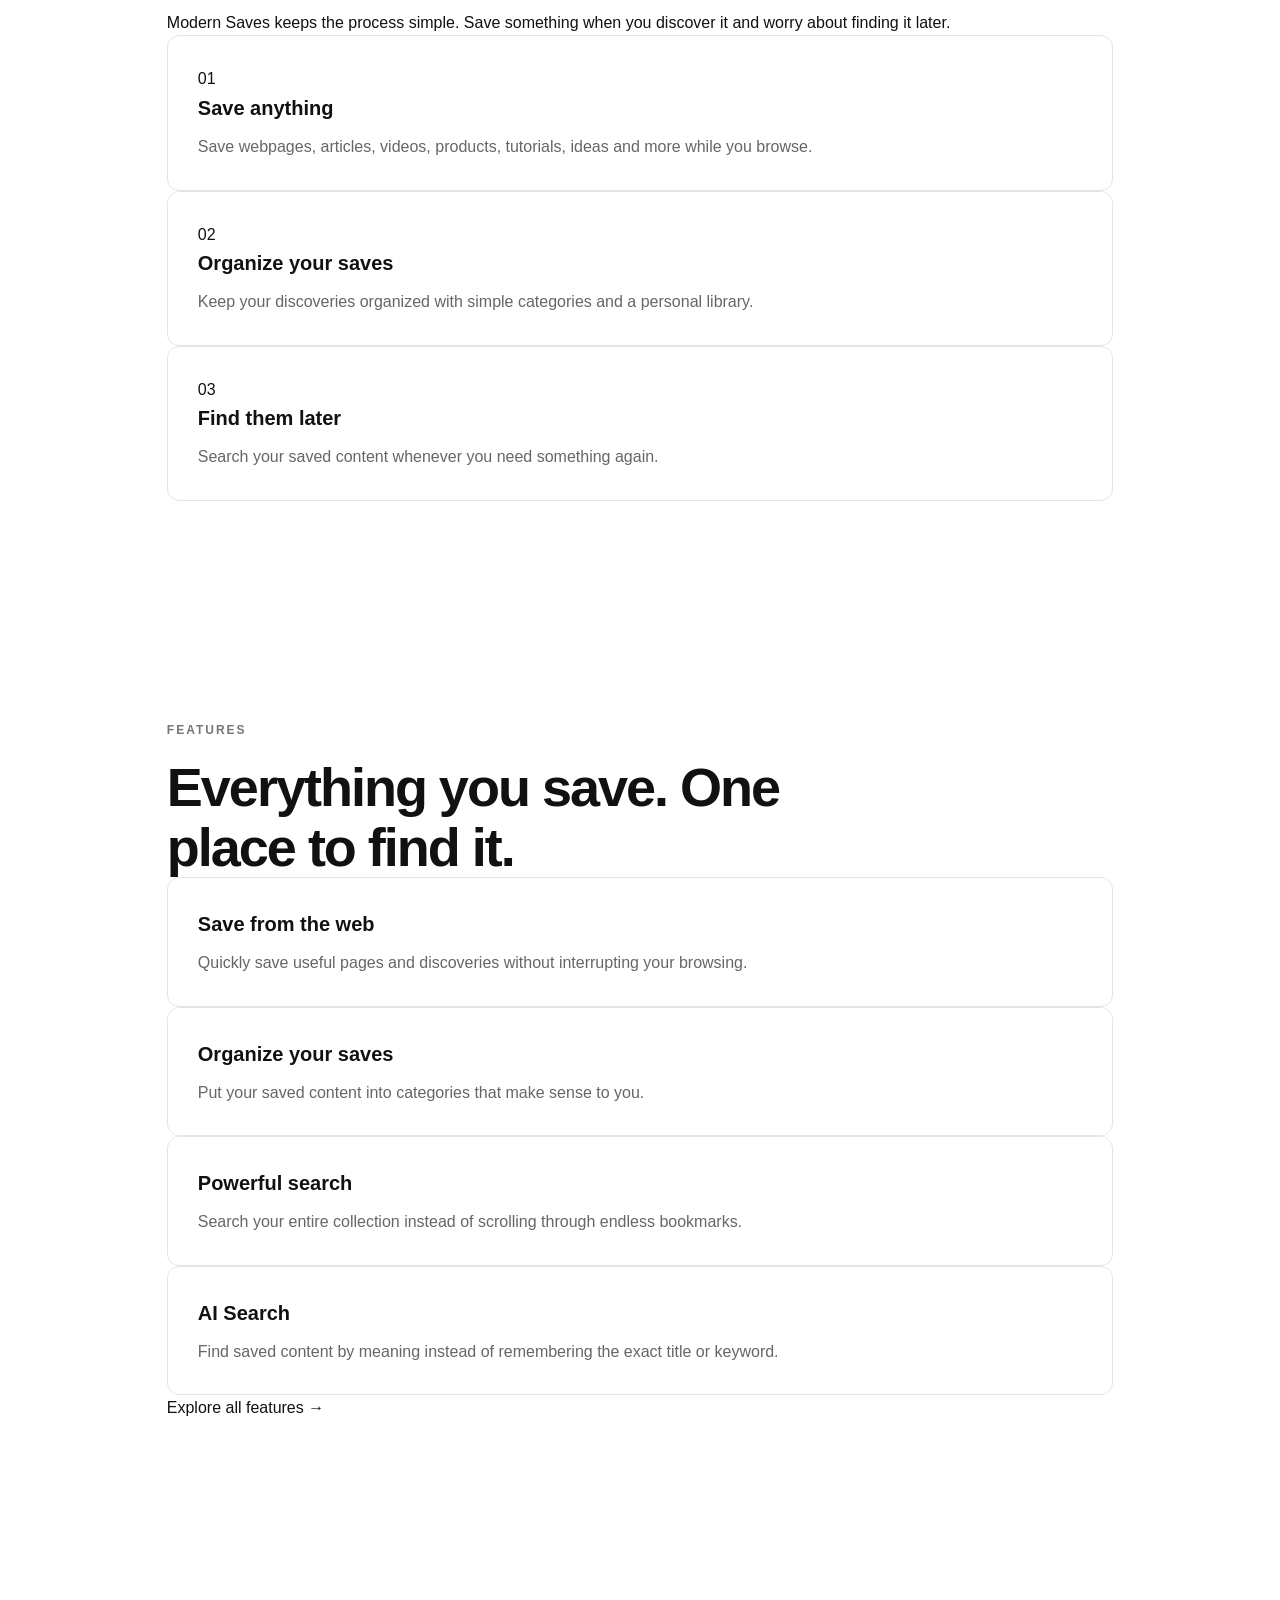
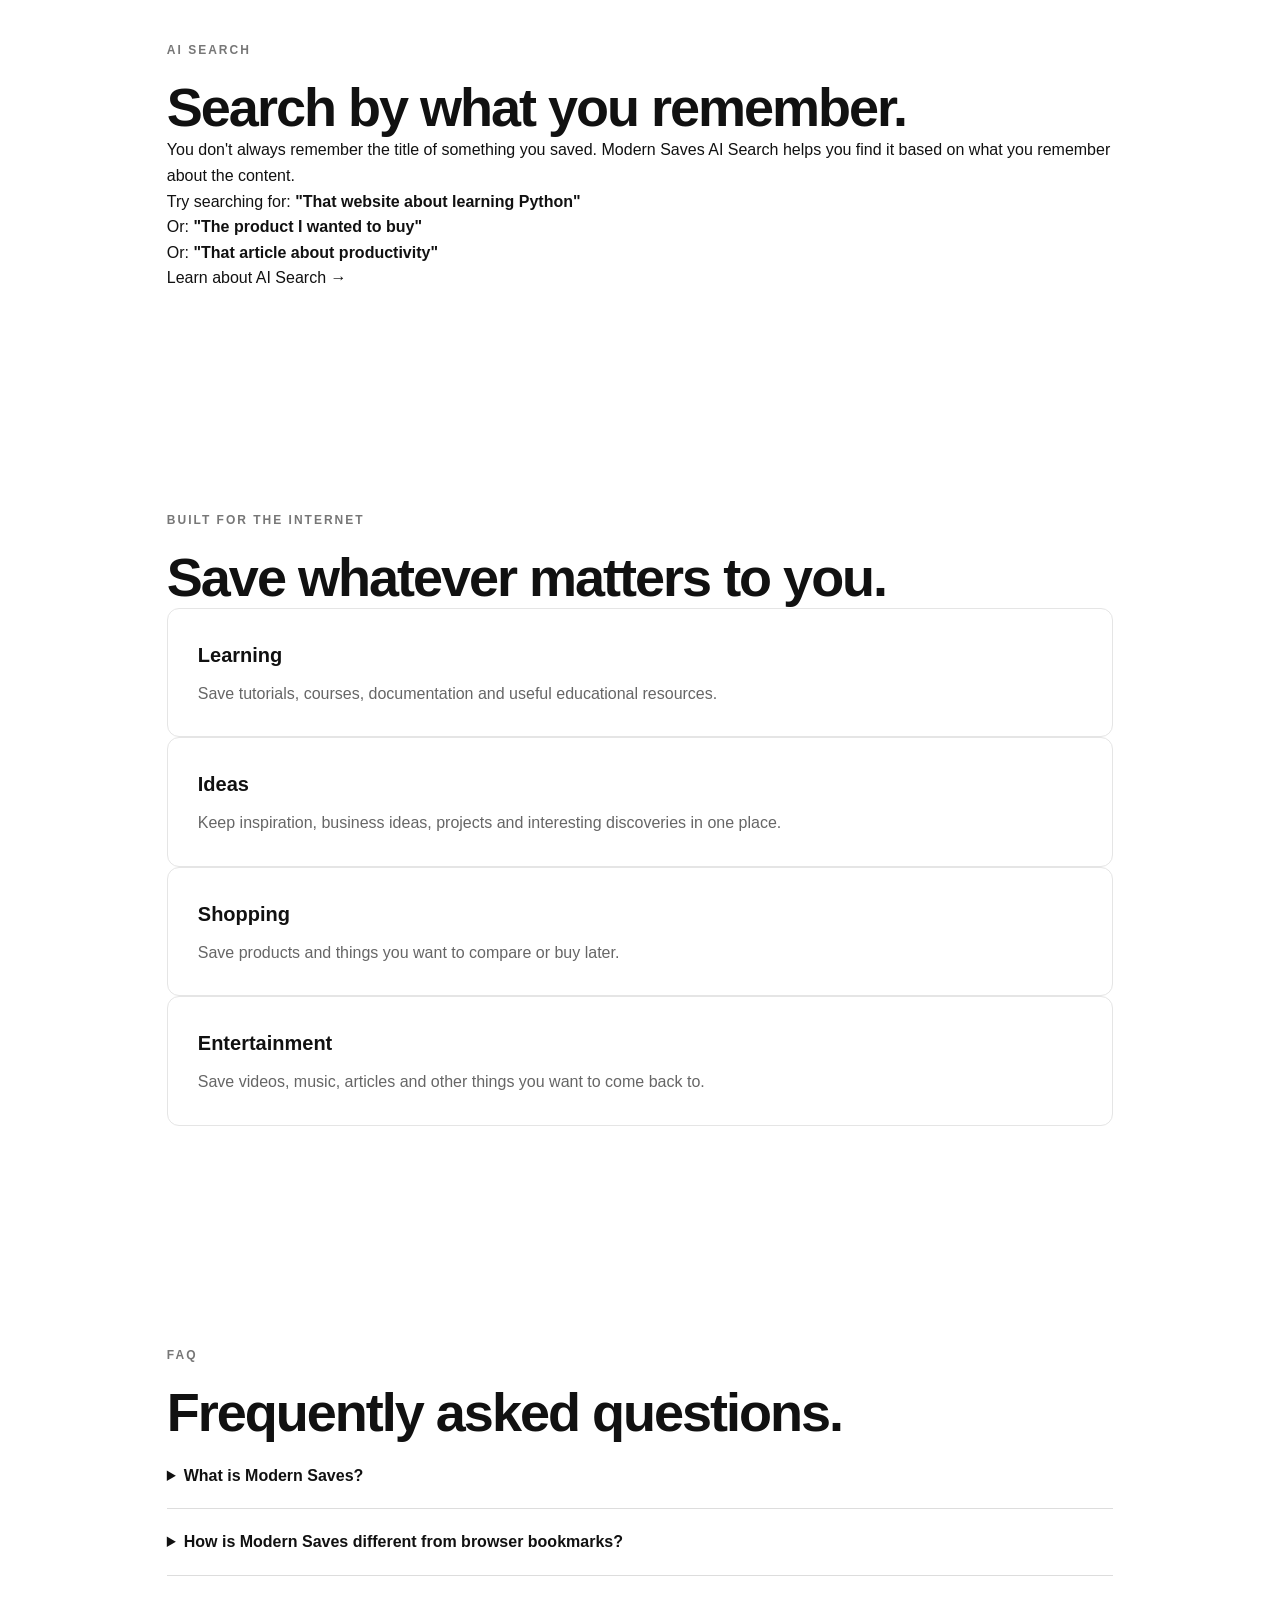
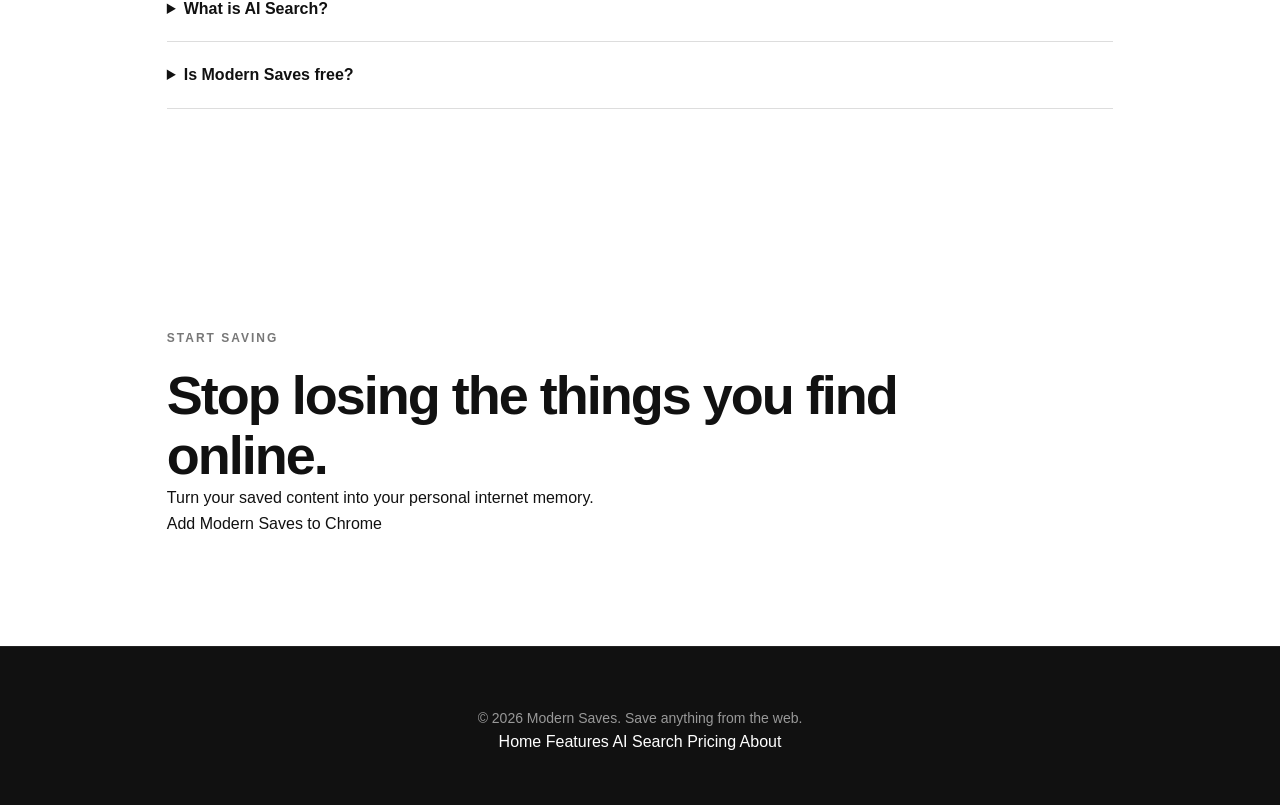
==== commit fd2eb2b1: "Add files via upload" ====
--- a/index.html
+++ b/index.html
@@ -70,12 +70,13 @@
 
 <main>
 
+<!-- HERO -->
+
 <section class="hero">
-
     <div class="container">
 
         <p class="eyebrow">
-            AI BOOKMARK MANAGER
+            YOUR INTERNET MEMORY
         </p>
 
         <h1>
@@ -84,10 +85,9 @@
         </h1>
 
         <p class="hero-text">
-            Modern Saves is a modern bookmark manager that helps you
-            save websites, articles, videos, products, ideas and
-            anything else you discover online. Search your saves
-            instantly or use AI Search to find content by meaning.
+            Modern Saves helps you save websites, articles, videos,
+            products, ideas and anything else you discover online —
+            then find it again with powerful search and AI Search.
         </p>
 
         <div class="hero-buttons">
@@ -101,22 +101,19 @@
                 Add to Chrome
             </a>
 
-            <a
-                href="features.html"
-                class="button button-secondary"
-            >
+            <a href="features.html" class="button button-secondary">
                 Explore Features
             </a>
 
         </div>
 
     </div>
-
-</section>
-
+</section>
+
+
+<!-- PRODUCT PREVIEW -->
 
 <section class="section">
-
     <div class="container">
 
         <div class="product-preview">
@@ -153,9 +150,10 @@
         </div>
 
     </div>
-
-</section>
-
+</section>
+
+
+<!-- HOW IT WORKS -->
 
 <section class="section" id="how-it-works">
 
@@ -236,6 +234,8 @@
 </section>
 
 
+<!-- FEATURES -->
+
 <section class="section" id="features">
 
     <div class="container">
@@ -327,6 +327,8 @@
 </section>
 
 
+<!-- AI SEARCH -->
+
 <section class="section" id="ai-search">
 
     <div class="container">
@@ -406,6 +408,8 @@
 </section>
 
 
+<!-- USE CASES -->
+
 <section class="section">
 
     <div class="container">
@@ -426,66 +430,48 @@
         <div class="features-grid">
 
             <article class="feature-card">
-
-                <h3>
-                    Learning
-                </h3>
-
+                <h3>Learning</h3>
                 <p>
                     Save tutorials, courses, documentation and
                     useful educational resources.
                 </p>
-
-            </article>
-
-
-            <article class="feature-card">
-
-                <h3>
-                    Ideas
-                </h3>
-
+            </article>
+
+
+            <article class="feature-card">
+                <h3>Ideas</h3>
                 <p>
                     Keep inspiration, business ideas, projects and
                     interesting discoveries in one place.
                 </p>
-
-            </article>
-
-
-            <article class="feature-card">
-
-                <h3>
-                    Shopping
-                </h3>
-
+            </article>
+
+
+            <article class="feature-card">
+                <h3>Shopping</h3>
                 <p>
                     Save products and things you want to compare
                     or buy later.
                 </p>
-
-            </article>
-
-
-            <article class="feature-card">
-
-                <h3>
-                    Entertainment
-                </h3>
-
+            </article>
+
+
+            <article class="feature-card">
+                <h3>Entertainment</h3>
                 <p>
                     Save videos, music, articles and other things
                     you want to come back to.
                 </p>
-
-            </article>
-
-        </div>
-
-    </div>
-
-</section>
-
+            </article>
+
+        </div>
+
+    </div>
+
+</section>
+
+
+<!-- FAQ -->
 
 <section class="section" id="faq">
 
@@ -507,7 +493,6 @@
         <div class="faq-list">
 
             <details>
-
                 <summary>
                     What is Modern Saves?
                 </summary>
@@ -522,7 +507,6 @@
 
 
             <details>
-
                 <summary>
                     How is Modern Saves different from browser bookmarks?
                 </summary>
@@ -538,7 +522,6 @@
 
 
             <details>
-
                 <summary>
                     What is AI Search?
                 </summary>
@@ -553,7 +536,6 @@
 
 
             <details>
-
                 <summary>
                     Is Modern Saves free?
                 </summary>
@@ -571,6 +553,8 @@
 
 </section>
 
+
+<!-- FINAL CTA -->
 
 <section class="section">
 
@@ -617,13 +601,11 @@
         </p>
 
         <div>
-
             <a href="index.html">Home</a>
             <a href="features.html">Features</a>
             <a href="ai-search.html">AI Search</a>
             <a href="pricing.html">Pricing</a>
             <a href="about.html">About</a>
-
         </div>
 
     </div>
@@ -634,4 +616,4 @@
 <script src="script.js"></script>
 
 </body>
-</html>
+</html>
--- a/style.css
+++ b/style.css
@@ -439,6 +439,17 @@
     font-size: 12px;
 }
 
+/* INNER PAGES */
+
+.hero:not(:has(.product-preview)) {
+    grid-template-columns: 1fr;
+    max-width: 1000px;
+}
+
+.hero:not(:has(.product-preview)) > div {
+    max-width: 760px;
+}
+
 /* MOBILE */
 
 @media (max-width: 800px) {
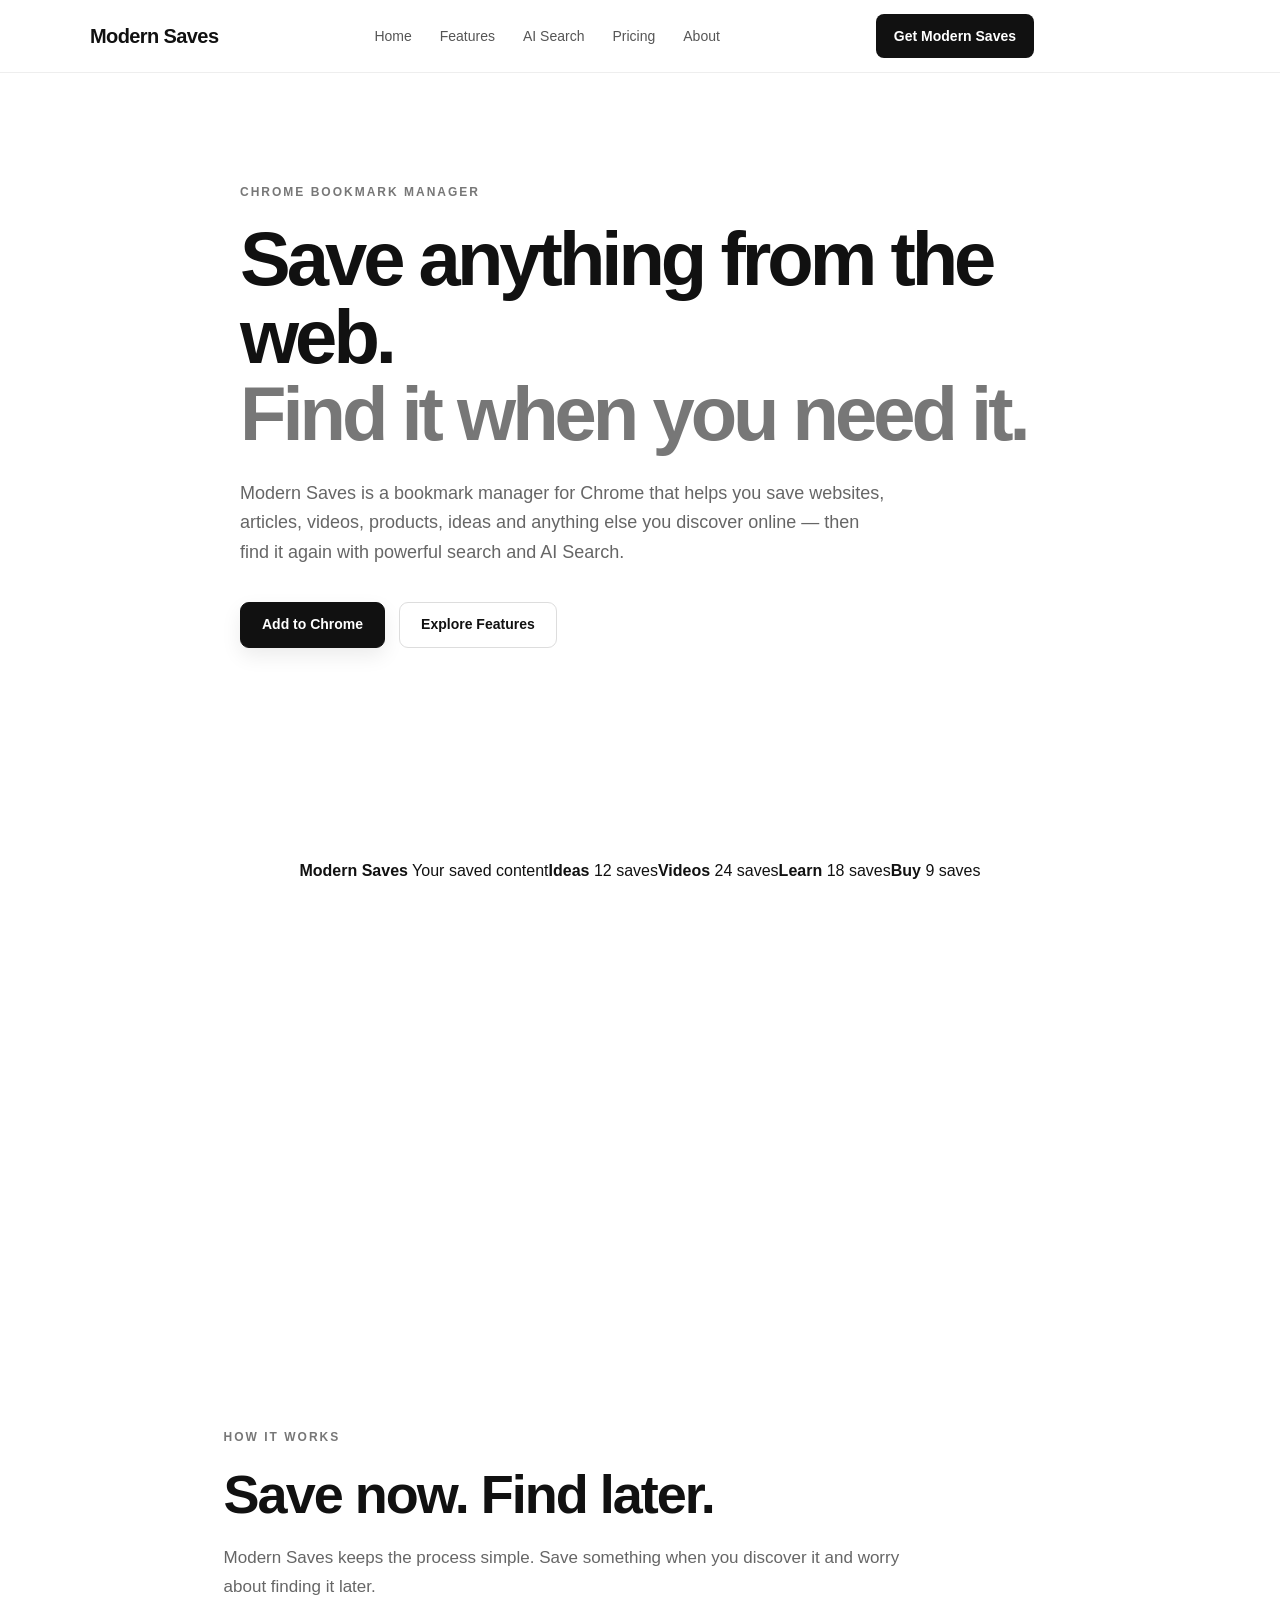
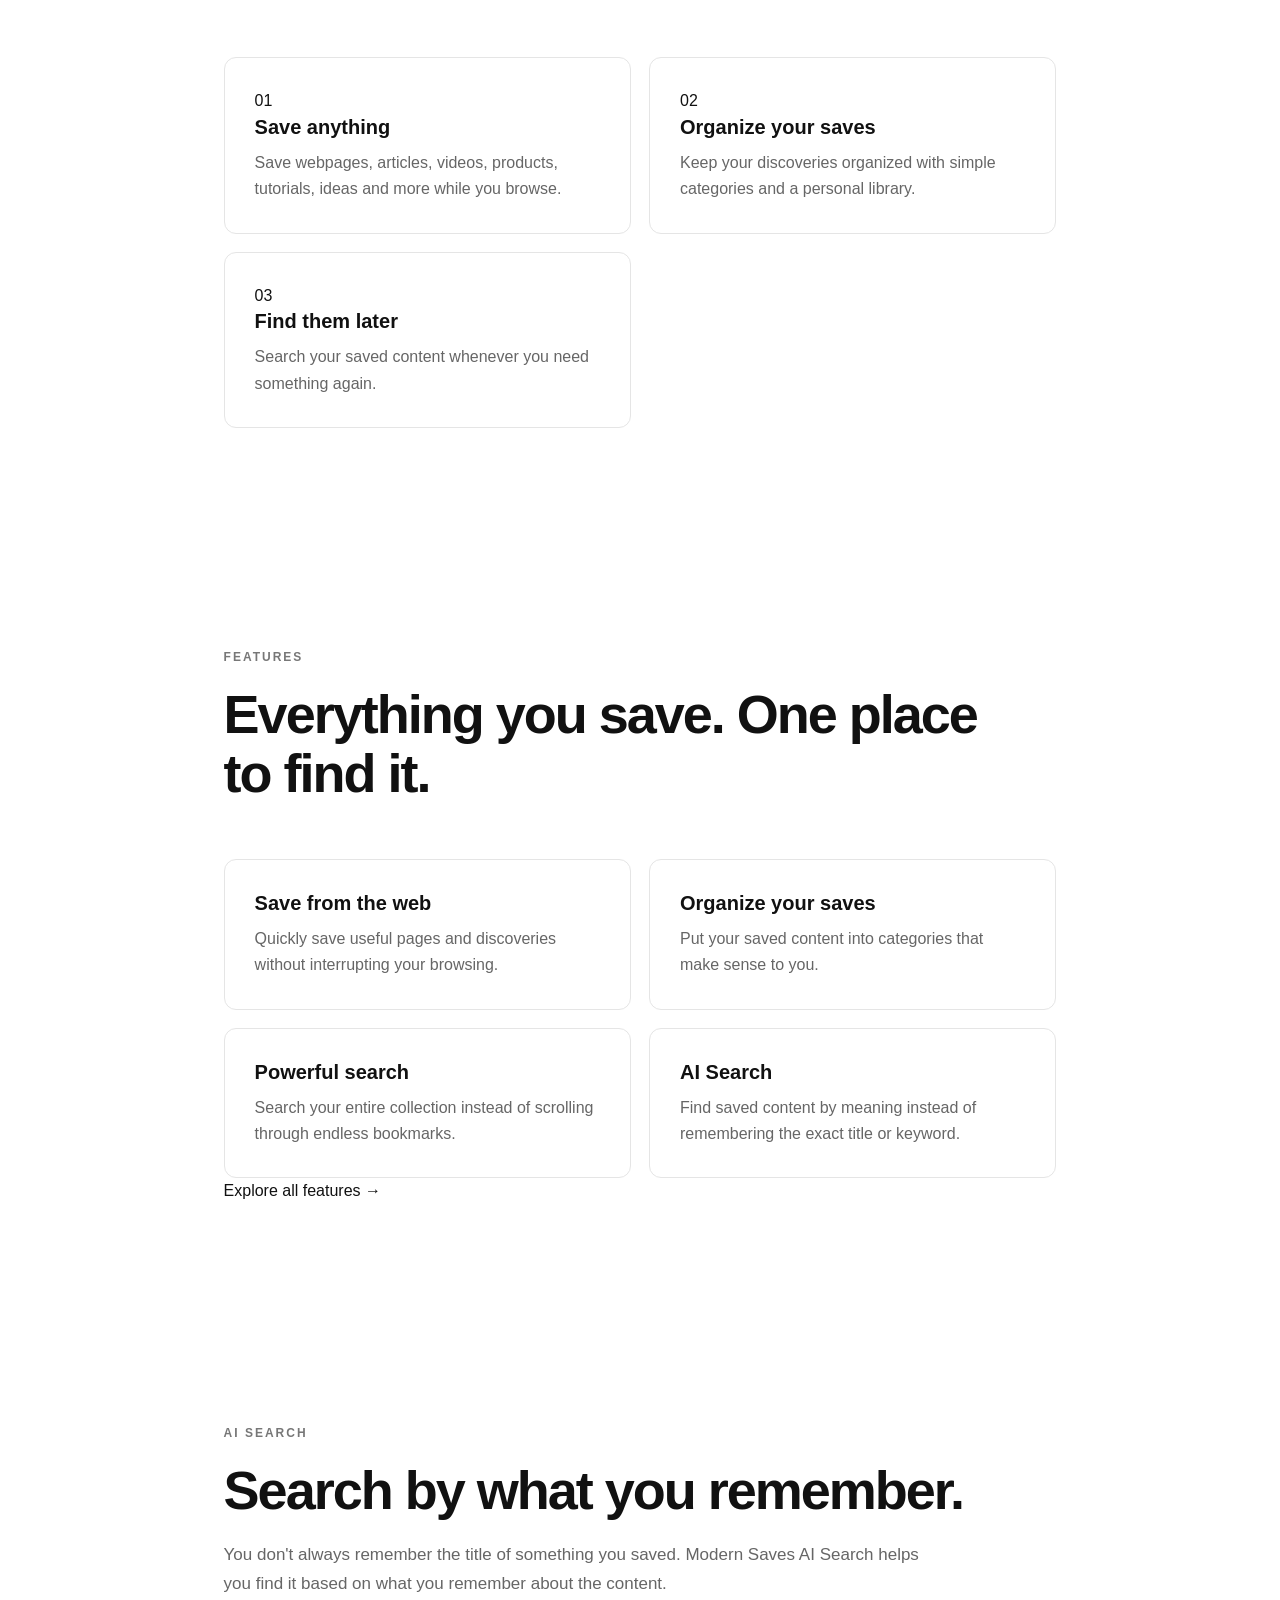
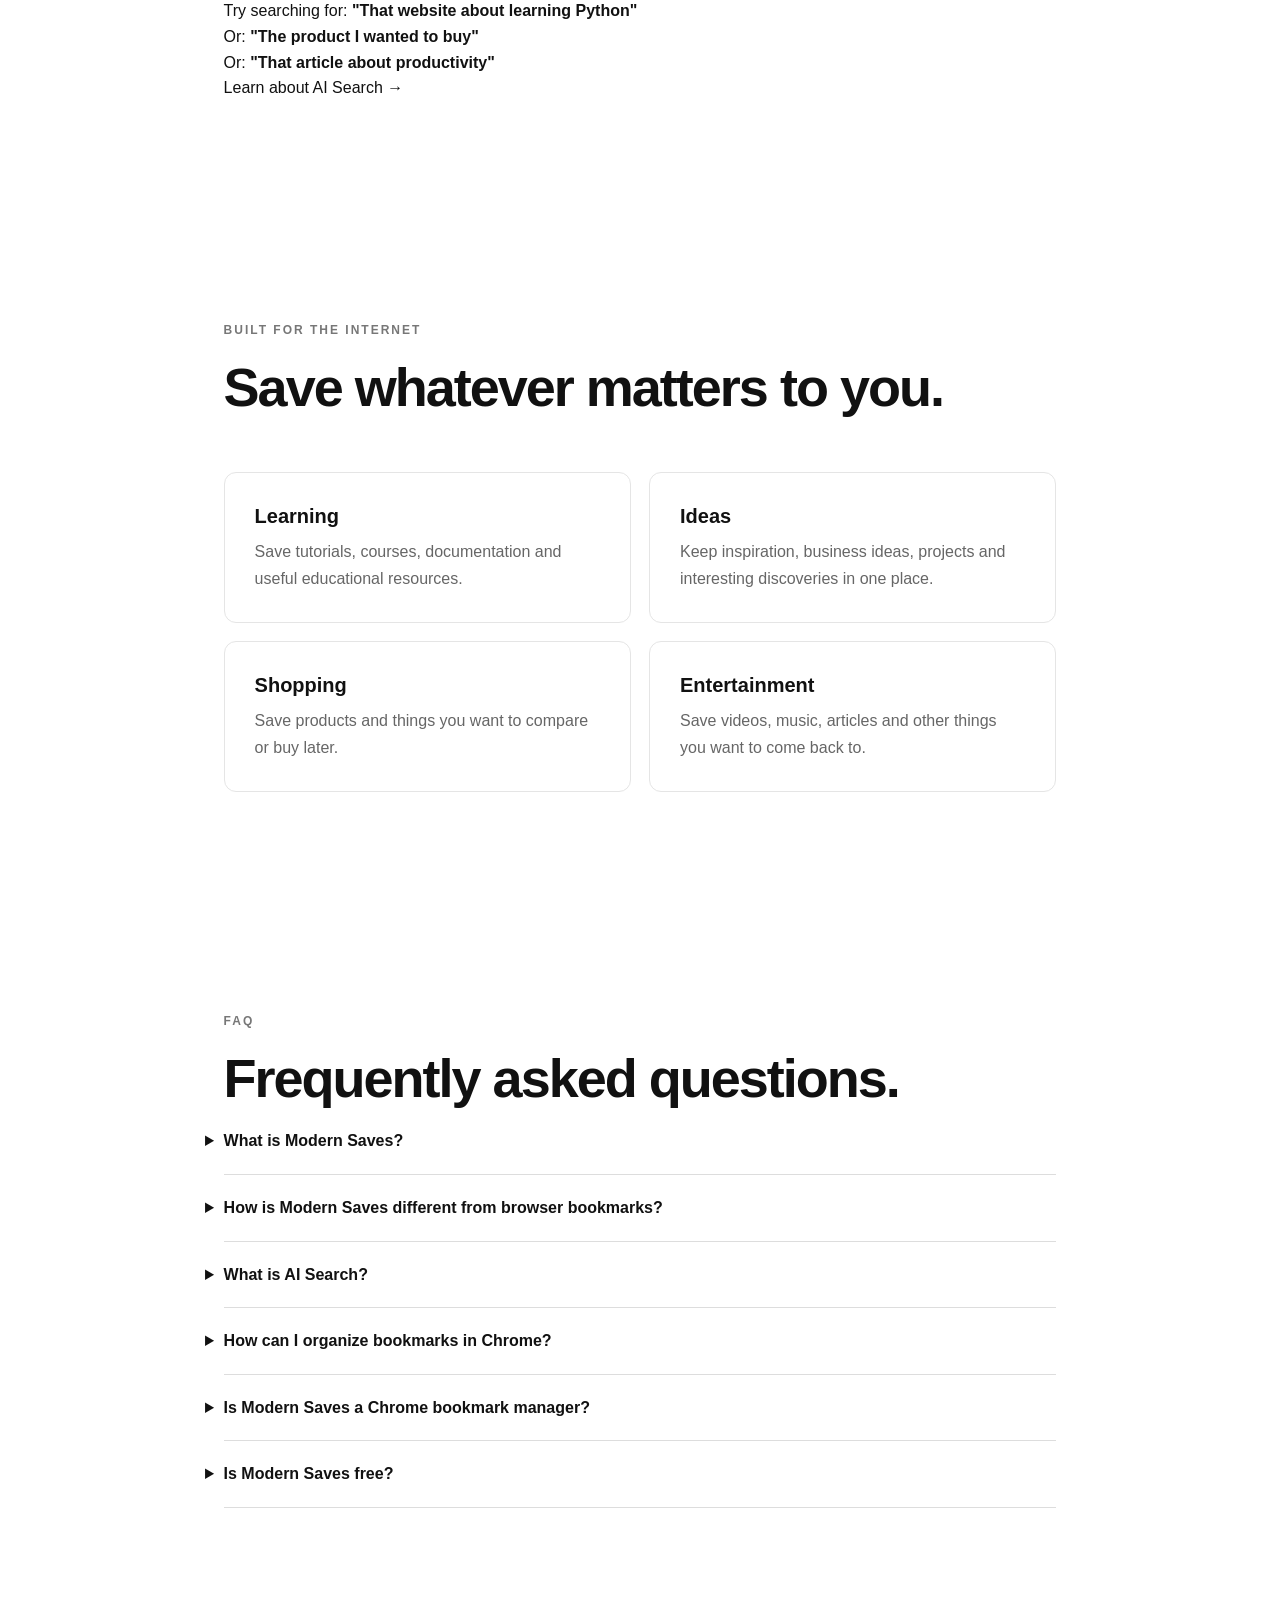
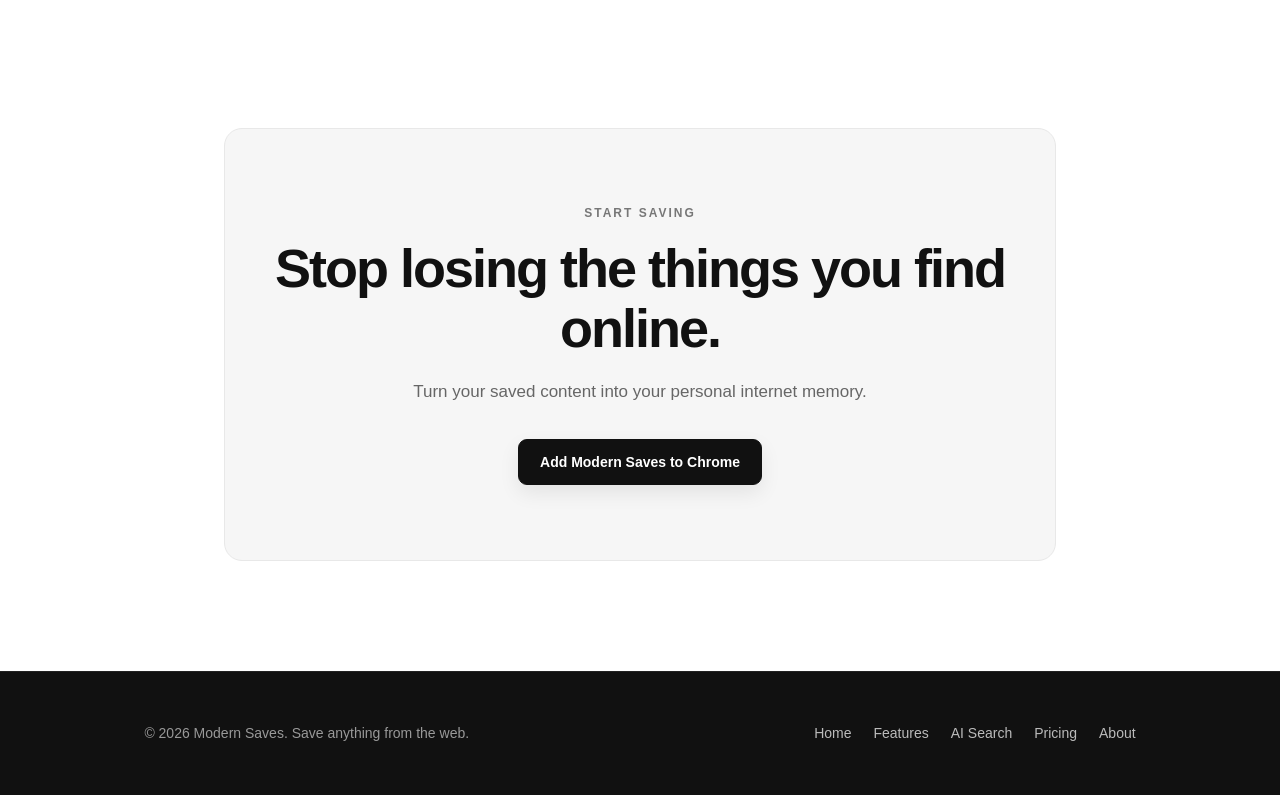
==== commit d7f70b49: "Complete SEO, translations and Sentry setup" ====
--- a/index.html
+++ b/index.html
@@ -1,619 +1,799 @@
-<!DOCTYPE html>
-<html lang="en">
-<head>
-    <meta charset="UTF-8">
-    <meta name="viewport" content="width=device-width, initial-scale=1.0">
-
-    <title>Modern Saves — Save Anything From the Web</title>
-
-    <meta
-        name="description"
-        content="Modern Saves helps you save anything from the web and find it later with powerful search and AI Search."
-    >
-
-    <meta
-        name="keywords"
-        content="save anything, save web pages, bookmark manager, bookmark organizer, Chrome extension, AI search"
-    >
-
-    <link
-        rel="canonical"
-        href="https://modern-saves-website-76wo.vercel.app/"
-    >
-
-    <meta property="og:title" content="Modern Saves — Save Anything From the Web">
-
-    <meta
-        property="og:description"
-        content="Save anything from the web and find it when you need it with Modern Saves."
-    >
-
-    <meta property="og:type" content="website">
-
-    <meta
-        property="og:url"
-        content="https://modern-saves-website-76wo.vercel.app/"
-    >
-
-    <link rel="stylesheet" href="style.css">
-</head>
-
-<body>
-
-<header class="header">
-    <div class="container nav">
-
-        <a href="index.html" class="logo">
-            Modern Saves
-        </a>
-
-        <nav class="nav-links">
-            <a href="index.html">Home</a>
-            <a href="features.html">Features</a>
-            <a href="ai-search.html">AI Search</a>
-            <a href="pricing.html">Pricing</a>
-            <a href="about.html">About</a>
-        </nav>
-
-        <a
-            href="https://chromewebstore.google.com/detail/modern-saves/fnjaghebjbpdjbkgcealmfcdiagnfbpa"
-            class="nav-button"
-            target="_blank"
-            rel="noopener"
-        >
-            Get Modern Saves
-        </a>
-
-    </div>
-</header>
-
-
-<main>
-
-<!-- HERO -->
-
-<section class="hero">
-    <div class="container">
-
-        <p class="eyebrow">
-            YOUR INTERNET MEMORY
-        </p>
-
-        <h1>
-            Save anything from the web.
-            <span>Find it when you need it.</span>
-        </h1>
-
-        <p class="hero-text">
-            Modern Saves helps you save websites, articles, videos,
-            products, ideas and anything else you discover online —
-            then find it again with powerful search and AI Search.
-        </p>
-
-        <div class="hero-buttons">
-
-            <a
-                href="https://chromewebstore.google.com/detail/modern-saves/fnjaghebjbpdjbkgcealmfcdiagnfbpa"
-                class="button button-primary"
-                target="_blank"
-                rel="noopener"
-            >
-                Add to Chrome
-            </a>
-
-            <a href="features.html" class="button button-secondary">
-                Explore Features
-            </a>
-
-        </div>
-
-    </div>
-</section>
-
-
-<!-- PRODUCT PREVIEW -->
-
-<section class="section">
-    <div class="container">
-
-        <div class="product-preview">
-
-            <div class="preview-header">
-                <strong>Modern Saves</strong>
-                <span>Your saved content</span>
-            </div>
-
-            <div class="preview-content">
-
-                <div class="preview-item">
-                    <strong>Ideas</strong>
-                    <span>12 saves</span>
-                </div>
-
-                <div class="preview-item">
-                    <strong>Videos</strong>
-                    <span>24 saves</span>
-                </div>
-
-                <div class="preview-item">
-                    <strong>Learn</strong>
-                    <span>18 saves</span>
-                </div>
-
-                <div class="preview-item">
-                    <strong>Buy</strong>
-                    <span>9 saves</span>
-                </div>
-
-            </div>
-
-        </div>
-
-    </div>
-</section>
-
-
-<!-- HOW IT WORKS -->
-
-<section class="section" id="how-it-works">
-
-    <div class="container">
-
-        <div class="section-heading">
-
-            <p class="eyebrow">
-                HOW IT WORKS
-            </p>
-
-            <h2>
-                Save now. Find later.
-            </h2>
-
-            <p>
-                Modern Saves keeps the process simple.
-                Save something when you discover it and worry about
-                finding it later.
-            </p>
-
-        </div>
-
-
-        <div class="features-grid">
-
-            <article class="feature-card">
-
-                <span class="feature-number">01</span>
-
-                <h3>
-                    Save anything
-                </h3>
-
-                <p>
-                    Save webpages, articles, videos, products,
-                    tutorials, ideas and more while you browse.
-                </p>
-
-            </article>
-
-
-            <article class="feature-card">
-
-                <span class="feature-number">02</span>
-
-                <h3>
-                    Organize your saves
-                </h3>
-
-                <p>
-                    Keep your discoveries organized with simple
-                    categories and a personal library.
-                </p>
-
-            </article>
-
-
-            <article class="feature-card">
-
-                <span class="feature-number">03</span>
-
-                <h3>
-                    Find them later
-                </h3>
-
-                <p>
-                    Search your saved content whenever you need
-                    something again.
-                </p>
-
-            </article>
-
-        </div>
-
-    </div>
-
-</section>
-
-
-<!-- FEATURES -->
-
-<section class="section" id="features">
-
-    <div class="container">
-
-        <div class="section-heading">
-
-            <p class="eyebrow">
-                FEATURES
-            </p>
-
-            <h2>
-                Everything you save.
-                One place to find it.
-            </h2>
-
-        </div>
-
-
-        <div class="features-grid">
-
-            <article class="feature-card">
-
-                <h3>
-                    Save from the web
-                </h3>
-
-                <p>
-                    Quickly save useful pages and discoveries
-                    without interrupting your browsing.
-                </p>
-
-            </article>
-
-
-            <article class="feature-card">
-
-                <h3>
-                    Organize your saves
-                </h3>
-
-                <p>
-                    Put your saved content into categories that
-                    make sense to you.
-                </p>
-
-            </article>
-
-
-            <article class="feature-card">
-
-                <h3>
-                    Powerful search
-                </h3>
-
-                <p>
-                    Search your entire collection instead of
-                    scrolling through endless bookmarks.
-                </p>
-
-            </article>
-
-
-            <article class="feature-card">
-
-                <h3>
-                    AI Search
-                </h3>
-
-                <p>
-                    Find saved content by meaning instead of
-                    remembering the exact title or keyword.
-                </p>
-
-            </article>
-
-        </div>
-
-
-        <div class="section-link">
-
-            <a href="features.html">
-                Explore all features →
-            </a>
-
-        </div>
-
-    </div>
-
-</section>
-
-
-<!-- AI SEARCH -->
-
-<section class="section" id="ai-search">
-
-    <div class="container">
-
-        <div class="section-heading">
-
-            <p class="eyebrow">
-                AI SEARCH
-            </p>
-
-            <h2>
-                Search by what you remember.
-            </h2>
-
-            <p>
-                You don't always remember the title of something you
-                saved. Modern Saves AI Search helps you find it based
-                on what you remember about the content.
-            </p>
-
-        </div>
-
-
-        <div class="ai-search-example">
-
-            <div class="search-example-box">
-
-                <span class="search-label">
-                    Try searching for:
-                </span>
-
-                <strong>
-                    "That website about learning Python"
-                </strong>
-
-            </div>
-
-
-            <div class="search-example-box">
-
-                <span class="search-label">
-                    Or:
-                </span>
-
-                <strong>
-                    "The product I wanted to buy"
-                </strong>
-
-            </div>
-
-
-            <div class="search-example-box">
-
-                <span class="search-label">
-                    Or:
-                </span>
-
-                <strong>
-                    "That article about productivity"
-                </strong>
-
-            </div>
-
-        </div>
-
-
-        <div class="section-link">
-
-            <a href="ai-search.html">
-                Learn about AI Search →
-            </a>
-
-        </div>
-
-    </div>
-
-</section>
-
-
-<!-- USE CASES -->
-
-<section class="section">
-
-    <div class="container">
-
-        <div class="section-heading">
-
-            <p class="eyebrow">
-                BUILT FOR THE INTERNET
-            </p>
-
-            <h2>
-                Save whatever matters to you.
-            </h2>
-
-        </div>
-
-
-        <div class="features-grid">
-
-            <article class="feature-card">
-                <h3>Learning</h3>
-                <p>
-                    Save tutorials, courses, documentation and
-                    useful educational resources.
-                </p>
-            </article>
-
-
-            <article class="feature-card">
-                <h3>Ideas</h3>
-                <p>
-                    Keep inspiration, business ideas, projects and
-                    interesting discoveries in one place.
-                </p>
-            </article>
-
-
-            <article class="feature-card">
-                <h3>Shopping</h3>
-                <p>
-                    Save products and things you want to compare
-                    or buy later.
-                </p>
-            </article>
-
-
-            <article class="feature-card">
-                <h3>Entertainment</h3>
-                <p>
-                    Save videos, music, articles and other things
-                    you want to come back to.
-                </p>
-            </article>
-
-        </div>
-
-    </div>
-
-</section>
-
-
-<!-- FAQ -->
-
-<section class="section" id="faq">
-
-    <div class="container">
-
-        <div class="section-heading">
-
-            <p class="eyebrow">
-                FAQ
-            </p>
-
-            <h2>
-                Frequently asked questions.
-            </h2>
-
-        </div>
-
-
-        <div class="faq-list">
-
-            <details>
-                <summary>
-                    What is Modern Saves?
-                </summary>
-
-                <p>
-                    Modern Saves is a bookmark manager and personal
-                    internet library that helps you save anything from
-                    the web and find it later.
-                </p>
-
-            </details>
-
-
-            <details>
-                <summary>
-                    How is Modern Saves different from browser bookmarks?
-                </summary>
-
-                <p>
-                    Traditional bookmarks can become difficult to manage
-                    as your collection grows. Modern Saves is designed
-                    around saving quickly and finding content later with
-                    powerful search and AI Search.
-                </p>
-
-            </details>
-
-
-            <details>
-                <summary>
-                    What is AI Search?
-                </summary>
-
-                <p>
-                    AI Search helps you find saved content based on
-                    meaning and context, so you don't always need to
-                    remember the exact title or keyword.
-                </p>
-
-            </details>
-
-
-            <details>
-                <summary>
-                    Is Modern Saves free?
-                </summary>
-
-                <p>
-                    Modern Saves has a free option. Pro features are
-                    also available at the current launch price.
-                </p>
-
-            </details>
-
-        </div>
-
-    </div>
-
-</section>
-
-
-<!-- FINAL CTA -->
-
-<section class="section">
-
-    <div class="container">
-
-        <div class="cta-box">
-
-            <p class="eyebrow">
-                START SAVING
-            </p>
-
-            <h2>
-                Stop losing the things you find online.
-            </h2>
-
-            <p>
-                Turn your saved content into your personal internet memory.
-            </p>
-
-            <a
-                href="https://chromewebstore.google.com/detail/modern-saves/fnjaghebjbpdjbkgcealmfcdiagnfbpa"
-                class="button button-primary"
-                target="_blank"
-                rel="noopener"
-            >
-                Add Modern Saves to Chrome
-            </a>
-
-        </div>
-
-    </div>
-
-</section>
-
-</main>
-
-
-<footer class="footer">
-
-    <div class="container">
-
-        <p>
-            © 2026 Modern Saves. Save anything from the web.
-        </p>
-
-        <div>
-            <a href="index.html">Home</a>
-            <a href="features.html">Features</a>
-            <a href="ai-search.html">AI Search</a>
-            <a href="pricing.html">Pricing</a>
-            <a href="about.html">About</a>
-        </div>
-
-    </div>
-
-</footer>
-
-
-<script src="script.js"></script>
-
-</body>
+<!DOCTYPE html>
+<html lang="en">
+<head>
+    <meta charset="UTF-8">
+    <meta name="viewport" content="width=device-width, initial-scale=1.0">
+
+    <title>Modern Saves — Bookmark Manager for Chrome</title>
+
+    <meta
+        name="description"
+        content="Modern Saves is a bookmark manager for Chrome that helps you save, organize, search and rediscover websites, articles, videos, products and ideas with powerful AI Search."
+    >
+
+    <meta
+        name="keywords"
+        content="best bookmark manager, best bookmark manager chrome, Chrome bookmark manager, bookmark manager extension, bookmark search, bookmark organizer, manage bookmarks, manage bookmarks in Chrome, organize bookmarks in Chrome, how to manage bookmarks in Chrome, AI bookmark manager"
+    >
+
+    <meta name="robots" content="index, follow">
+
+    <link
+        rel="canonical"
+        href="https://modern-saves-website-76wo.vercel.app/"
+    >
+
+    <!-- Open Graph -->
+    <meta
+        property="og:title"
+        content="Modern Saves — Bookmark Manager for Chrome"
+    >
+
+    <meta
+        property="og:description"
+        content="Save, organize, search and rediscover anything from the web with Modern Saves, a bookmark manager for Chrome with AI Search."
+    >
+
+    <meta property="og:type" content="website">
+
+    <meta
+        property="og:url"
+        content="https://modern-saves-website-76wo.vercel.app/"
+    >
+
+    <meta
+        property="og:site_name"
+        content="Modern Saves"
+    >
+
+    <!-- Twitter -->
+    <meta name="twitter:card" content="summary">
+
+    <meta
+        name="twitter:title"
+        content="Modern Saves — Bookmark Manager for Chrome"
+    >
+
+    <meta
+        name="twitter:description"
+        content="Save, organize, search and rediscover anything from the web with Modern Saves."
+    >
+
+    <!-- Sentry -->
+    <script
+        src="https://js.sentry-cdn.com/95d6eaae43333cdac1455194fea2e2d2.min.js"
+        crossorigin="anonymous"
+    ></script>
+
+    <!-- Structured Data -->
+    <script type="application/ld+json">
+    {
+        "@context": "https://schema.org",
+        "@type": "SoftwareApplication",
+        "name": "Modern Saves",
+        "description": "Modern Saves is a bookmark manager for Chrome that helps users save, organize, search and rediscover anything from the web with powerful AI Search.",
+        "applicationCategory": "BrowserApplication",
+        "operatingSystem": "Chrome",
+        "url": "https://modern-saves-website-76wo.vercel.app/",
+        "downloadUrl": "https://chromewebstore.google.com/detail/modern-saves/fnjaghebjbpdjbkgcealmfcdiagnfbpa"
+    }
+    </script>
+
+    <script type="application/ld+json">
+    {
+        "@context": "https://schema.org",
+        "@type": "WebSite",
+        "name": "Modern Saves",
+        "url": "https://modern-saves-website-76wo.vercel.app/"
+    }
+    </script>
+
+    <link rel="stylesheet" href="style.css">
+</head>
+
+<body>
+
+<header class="header">
+
+    <div class="container nav">
+
+        <a href="index.html" class="logo">
+            Modern Saves
+        </a>
+
+        <nav class="nav-links">
+
+            <a href="index.html">
+                Home
+            </a>
+
+            <a href="features.html">
+                Features
+            </a>
+
+            <a href="ai-search.html">
+                AI Search
+            </a>
+
+            <a href="pricing.html">
+                Pricing
+            </a>
+
+            <a href="about.html">
+                About
+            </a>
+
+        </nav>
+
+        <a
+            href="https://chromewebstore.google.com/detail/modern-saves/fnjaghebjbpdjbkgcealmfcdiagnfbpa"
+            class="nav-button"
+            target="_blank"
+            rel="noopener"
+        >
+            Get Modern Saves
+        </a>
+
+        <!-- Google Translate -->
+        <div id="google_translate_element"></div>
+
+    </div>
+
+</header>
+
+
+<main>
+
+<!-- HERO -->
+
+<section class="hero">
+
+    <div class="container">
+
+        <p class="eyebrow">
+            CHROME BOOKMARK MANAGER
+        </p>
+
+        <h1>
+            Save anything from the web.
+            <span>Find it when you need it.</span>
+        </h1>
+
+        <p class="hero-text">
+            Modern Saves is a bookmark manager for Chrome that helps you
+            save websites, articles, videos, products, ideas and anything
+            else you discover online — then find it again with powerful
+            search and AI Search.
+        </p>
+
+        <div class="hero-buttons">
+
+            <a
+                href="https://chromewebstore.google.com/detail/modern-saves/fnjaghebjbpdjbkgcealmfcdiagnfbpa"
+                class="button button-primary"
+                target="_blank"
+                rel="noopener"
+            >
+                Add to Chrome
+            </a>
+
+            <a
+                href="features.html"
+                class="button button-secondary"
+            >
+                Explore Features
+            </a>
+
+        </div>
+
+    </div>
+
+</section>
+
+
+<!-- PRODUCT PREVIEW -->
+
+<section class="section">
+
+    <div class="container">
+
+        <div class="product-preview">
+
+            <div class="preview-header">
+                <strong>Modern Saves</strong>
+                <span>Your saved content</span>
+            </div>
+
+            <div class="preview-content">
+
+                <div class="preview-item">
+                    <strong>Ideas</strong>
+                    <span>12 saves</span>
+                </div>
+
+                <div class="preview-item">
+                    <strong>Videos</strong>
+                    <span>24 saves</span>
+                </div>
+
+                <div class="preview-item">
+                    <strong>Learn</strong>
+                    <span>18 saves</span>
+                </div>
+
+                <div class="preview-item">
+                    <strong>Buy</strong>
+                    <span>9 saves</span>
+                </div>
+
+            </div>
+
+        </div>
+
+    </div>
+
+</section>
+
+
+<!-- HOW IT WORKS -->
+
+<section class="section" id="how-it-works">
+
+    <div class="container">
+
+        <div class="section-heading">
+
+            <p class="eyebrow">
+                HOW IT WORKS
+            </p>
+
+            <h2>
+                Save now. Find later.
+            </h2>
+
+            <p>
+                Modern Saves keeps the process simple.
+                Save something when you discover it and worry about
+                finding it later.
+            </p>
+
+        </div>
+
+
+        <div class="features-grid">
+
+            <article class="feature-card">
+
+                <span class="feature-number">01</span>
+
+                <h3>
+                    Save anything
+                </h3>
+
+                <p>
+                    Save webpages, articles, videos, products,
+                    tutorials, ideas and more while you browse.
+                </p>
+
+            </article>
+
+
+            <article class="feature-card">
+
+                <span class="feature-number">02</span>
+
+                <h3>
+                    Organize your saves
+                </h3>
+
+                <p>
+                    Keep your discoveries organized with simple
+                    categories and a personal library.
+                </p>
+
+            </article>
+
+
+            <article class="feature-card">
+
+                <span class="feature-number">03</span>
+
+                <h3>
+                    Find them later
+                </h3>
+
+                <p>
+                    Search your saved content whenever you need
+                    something again.
+                </p>
+
+            </article>
+
+        </div>
+
+    </div>
+
+</section>
+
+
+<!-- FEATURES -->
+
+<section class="section" id="features">
+
+    <div class="container">
+
+        <div class="section-heading">
+
+            <p class="eyebrow">
+                FEATURES
+            </p>
+
+            <h2>
+                Everything you save.
+                One place to find it.
+            </h2>
+
+        </div>
+
+
+        <div class="features-grid">
+
+            <article class="feature-card">
+
+                <h3>
+                    Save from the web
+                </h3>
+
+                <p>
+                    Quickly save useful pages and discoveries
+                    without interrupting your browsing.
+                </p>
+
+            </article>
+
+
+            <article class="feature-card">
+
+                <h3>
+                    Organize your saves
+                </h3>
+
+                <p>
+                    Put your saved content into categories that
+                    make sense to you.
+                </p>
+
+            </article>
+
+
+            <article class="feature-card">
+
+                <h3>
+                    Powerful search
+                </h3>
+
+                <p>
+                    Search your entire collection instead of
+                    scrolling through endless bookmarks.
+                </p>
+
+            </article>
+
+
+            <article class="feature-card">
+
+                <h3>
+                    AI Search
+                </h3>
+
+                <p>
+                    Find saved content by meaning instead of
+                    remembering the exact title or keyword.
+                </p>
+
+            </article>
+
+        </div>
+
+
+        <div class="section-link">
+
+            <a href="features.html">
+                Explore all features →
+            </a>
+
+        </div>
+
+    </div>
+
+</section>
+
+
+<!-- AI SEARCH -->
+
+<section class="section" id="ai-search">
+
+    <div class="container">
+
+        <div class="section-heading">
+
+            <p class="eyebrow">
+                AI SEARCH
+            </p>
+
+            <h2>
+                Search by what you remember.
+            </h2>
+
+            <p>
+                You don't always remember the title of something you
+                saved. Modern Saves AI Search helps you find it based
+                on what you remember about the content.
+            </p>
+
+        </div>
+
+
+        <div class="ai-search-example">
+
+            <div class="search-example-box">
+
+                <span class="search-label">
+                    Try searching for:
+                </span>
+
+                <strong>
+                    "That website about learning Python"
+                </strong>
+
+            </div>
+
+
+            <div class="search-example-box">
+
+                <span class="search-label">
+                    Or:
+                </span>
+
+                <strong>
+                    "The product I wanted to buy"
+                </strong>
+
+            </div>
+
+
+            <div class="search-example-box">
+
+                <span class="search-label">
+                    Or:
+                </span>
+
+                <strong>
+                    "That article about productivity"
+                </strong>
+
+            </div>
+
+        </div>
+
+
+        <div class="section-link">
+
+            <a href="ai-search.html">
+                Learn about AI Search →
+            </a>
+
+        </div>
+
+    </div>
+
+</section>
+
+
+<!-- USE CASES -->
+
+<section class="section">
+
+    <div class="container">
+
+        <div class="section-heading">
+
+            <p class="eyebrow">
+                BUILT FOR THE INTERNET
+            </p>
+
+            <h2>
+                Save whatever matters to you.
+            </h2>
+
+        </div>
+
+
+        <div class="features-grid">
+
+            <article class="feature-card">
+
+                <h3>
+                    Learning
+                </h3>
+
+                <p>
+                    Save tutorials, courses, documentation and
+                    useful educational resources.
+                </p>
+
+            </article>
+
+
+            <article class="feature-card">
+
+                <h3>
+                    Ideas
+                </h3>
+
+                <p>
+                    Keep inspiration, business ideas, projects and
+                    interesting discoveries in one place.
+                </p>
+
+            </article>
+
+
+            <article class="feature-card">
+
+                <h3>
+                    Shopping
+                </h3>
+
+                <p>
+                    Save products and things you want to compare
+                    or buy later.
+                </p>
+
+            </article>
+
+
+            <article class="feature-card">
+
+                <h3>
+                    Entertainment
+                </h3>
+
+                <p>
+                    Save videos, music, articles and other things
+                    you want to come back to.
+                </p>
+
+            </article>
+
+        </div>
+
+    </div>
+
+</section>
+
+
+<!-- FAQ -->
+
+<section class="section" id="faq">
+
+    <div class="container">
+
+        <div class="section-heading">
+
+            <p class="eyebrow">
+                FAQ
+            </p>
+
+            <h2>
+                Frequently asked questions.
+            </h2>
+
+        </div>
+
+
+        <div class="faq-list">
+
+            <details>
+
+                <summary>
+                    What is Modern Saves?
+                </summary>
+
+                <p>
+                    Modern Saves is a bookmark manager and personal
+                    internet library that helps you save anything from
+                    the web and find it later.
+                </p>
+
+            </details>
+
+
+            <details>
+
+                <summary>
+                    How is Modern Saves different from browser bookmarks?
+                </summary>
+
+                <p>
+                    Traditional bookmarks can become difficult to manage
+                    as your collection grows. Modern Saves is designed
+                    around saving quickly and finding content later with
+                    powerful search and AI Search.
+                </p>
+
+            </details>
+
+
+            <details>
+
+                <summary>
+                    What is AI Search?
+                </summary>
+
+                <p>
+                    AI Search helps you find saved content based on
+                    meaning and context, so you don't always need to
+                    remember the exact title or keyword.
+                </p>
+
+            </details>
+
+
+            <details>
+
+                <summary>
+                    How can I organize bookmarks in Chrome?
+                </summary>
+
+                <p>
+                    Modern Saves lets you save websites and online
+                    discoveries into organized categories and search
+                    your collection later, making a growing bookmark
+                    library easier to manage.
+                </p>
+
+            </details>
+
+
+            <details>
+
+                <summary>
+                    Is Modern Saves a Chrome bookmark manager?
+                </summary>
+
+                <p>
+                    Yes. Modern Saves is a bookmark manager for Chrome
+                    designed to make saving, organizing and finding
+                    online content easier.
+                </p>
+
+            </details>
+
+
+            <details>
+
+                <summary>
+                    Is Modern Saves free?
+                </summary>
+
+                <p>
+                    Modern Saves has a free option. Pro features are
+                    also available at the current launch price.
+                </p>
+
+            </details>
+
+        </div>
+
+    </div>
+
+</section>
+
+
+<!-- FINAL CTA -->
+
+<section class="section">
+
+    <div class="container">
+
+        <div class="cta-box">
+
+            <p class="eyebrow">
+                START SAVING
+            </p>
+
+            <h2>
+                Stop losing the things you find online.
+            </h2>
+
+            <p>
+                Turn your saved content into your personal internet memory.
+            </p>
+
+            <a
+                href="https://chromewebstore.google.com/detail/modern-saves/fnjaghebjbpdjbkgcealmfcdiagnfbpa"
+                class="button button-primary"
+                target="_blank"
+                rel="noopener"
+            >
+                Add Modern Saves to Chrome
+            </a>
+
+        </div>
+
+    </div>
+
+</section>
+
+
+</main>
+
+
+<footer class="footer">
+
+    <div class="container">
+
+        <p>
+            © 2026 Modern Saves. Save anything from the web.
+        </p>
+
+        <div>
+
+            <a href="index.html">
+                Home
+            </a>
+
+            <a href="features.html">
+                Features
+            </a>
+
+            <a href="ai-search.html">
+                AI Search
+            </a>
+
+            <a href="pricing.html">
+                Pricing
+            </a>
+
+            <a href="about.html">
+                About
+            </a>
+
+        </div>
+
+    </div>
+
+</footer>
+
+
+<!-- Google Translate -->
+
+<script type="text/javascript">
+
+    function googleTranslateElementInit() {
+
+        new google.translate.TranslateElement(
+            {
+                pageLanguage: 'en',
+                includedLanguages: 'en,es,pt,fr,de,ar',
+                layout: google.translate.TranslateElement.InlineLayout.SIMPLE
+            },
+            'google_translate_element'
+        );
+
+    }
+
+</script>
+
+
+<script
+    type="text/javascript"
+    src="//translate.google.com/translate_a/element.js?cb=googleTranslateElementInit"
+></script>
+
+
+<script src="script.js"></script>
+
+</body>
 </html>
--- a/style.css
+++ b/style.css
@@ -1,492 +1,1025 @@
-* {
-    margin: 0;
-    padding: 0;
-    box-sizing: border-box;
-}
-
-html {
-    scroll-behavior: smooth;
-}
-
-body {
-    font-family: -apple-system, BlinkMacSystemFont, "Segoe UI", sans-serif;
-    background: #ffffff;
-    color: #111111;
-    line-height: 1.6;
-}
-
-a {
-    color: inherit;
-    text-decoration: none;
-}
-
-/* NAVBAR */
-
-.navbar {
-    height: 72px;
-    display: flex;
-    align-items: center;
-    justify-content: space-between;
-    padding: 0 6%;
-    border-bottom: 1px solid #eeeeee;
-    position: sticky;
-    top: 0;
-    background: rgba(255, 255, 255, 0.95);
-    backdrop-filter: blur(12px);
-    z-index: 100;
-}
-
-.logo {
-    font-size: 20px;
-    font-weight: 700;
-    letter-spacing: -0.5px;
-}
-
-.navbar nav {
-    display: flex;
-    gap: 28px;
-    font-size: 14px;
-    color: #555555;
-}
-
-.navbar nav a:hover {
-    color: #111111;
-}
-
-.nav-button,
-.primary-button {
-    display: inline-block;
-    background: #111111;
-    color: #ffffff;
-    padding: 12px 20px;
-    border-radius: 8px;
-    font-size: 14px;
-    font-weight: 600;
-    transition: 0.2s ease;
-}
-
-.nav-button:hover,
-.primary-button:hover {
-    transform: translateY(-2px);
-    opacity: 0.9;
-}
-
-/* HERO */
-
-.hero {
-    max-width: 1200px;
-    margin: auto;
-    padding: 110px 6% 100px;
-    display: grid;
-    grid-template-columns: 1fr 1fr;
-    gap: 70px;
-    align-items: center;
-}
-
-.eyebrow {
-    font-size: 12px;
-    font-weight: 700;
-    letter-spacing: 2px;
-    color: #777777;
-    margin-bottom: 18px;
-}
-
-.hero h1 {
-    font-size: clamp(44px, 6vw, 76px);
-    line-height: 1.02;
-    letter-spacing: -4px;
-    max-width: 700px;
-}
-
-.hero h1 span {
-    display: block;
-    color: #777777;
-}
-
-.hero-text {
-    margin-top: 26px;
-    max-width: 580px;
-    font-size: 18px;
-    color: #666666;
-}
-
-.hero-buttons {
-    display: flex;
-    gap: 14px;
-    margin-top: 34px;
-    flex-wrap: wrap;
-}
-
-.secondary-button {
-    display: inline-block;
-    padding: 12px 20px;
-    border: 1px solid #dddddd;
-    border-radius: 8px;
-    font-size: 14px;
-    font-weight: 600;
-}
-
-.secondary-button:hover {
-    background: #f5f5f5;
-}
-
-/* PRODUCT PREVIEW */
-
-.product-preview {
-    display: flex;
-    justify-content: center;
-}
-
-.preview-window {
-    width: 100%;
-    max-width: 520px;
-    border: 1px solid #dddddd;
-    border-radius: 14px;
-    overflow: hidden;
-    box-shadow: 0 25px 70px rgba(0, 0, 0, 0.12);
-}
-
-.preview-top {
-    height: 48px;
-    display: flex;
-    align-items: center;
-    justify-content: center;
-    border-bottom: 1px solid #eeeeee;
-    position: relative;
-}
-
-.preview-dots {
-    position: absolute;
-    left: 16px;
-    display: flex;
-    gap: 5px;
-}
-
-.preview-dots span {
-    width: 8px;
-    height: 8px;
-    border-radius: 50%;
-    background: #cccccc;
-}
-
-.preview-title {
-    font-size: 13px;
-    font-weight: 600;
-}
-
-.preview-content {
-    display: flex;
-    min-height: 350px;
-}
-
-.preview-sidebar {
-    width: 135px;
-    padding: 20px 15px;
-    border-right: 1px solid #eeeeee;
-    font-size: 12px;
-}
-
-.preview-sidebar strong {
-    display: block;
-    margin-bottom: 20px;
-}
-
-.preview-sidebar div {
-    padding: 7px 0;
-    color: #777777;
-}
-
-.preview-main {
-    flex: 1;
-    padding: 20px;
-}
-
-.preview-search {
-    border: 1px solid #dddddd;
-    padding: 10px 12px;
-    border-radius: 7px;
-    font-size: 12px;
-    color: #888888;
-    margin-bottom: 18px;
-}
-
-.save-card {
-    border: 1px solid #eeeeee;
-    padding: 15px;
-    border-radius: 8px;
-    margin-bottom: 10px;
-}
-
-.save-card strong {
-    font-size: 13px;
-}
-
-.save-card p {
-    font-size: 11px;
-    color: #888888;
-    margin-top: 4px;
-}
-
-/* SECTIONS */
-
-.section {
-    max-width: 1100px;
-    margin: auto;
-    padding: 110px 6%;
-}
-
-.section-light {
-    max-width: none;
-    background: #f7f7f7;
-    padding-left: calc((100% - 980px) / 2);
-    padding-right: calc((100% - 980px) / 2);
-}
-
-.section h2 {
-    font-size: clamp(34px, 5vw, 54px);
-    line-height: 1.1;
-    letter-spacing: -2px;
-    max-width: 750px;
-}
-
-.section-intro {
-    max-width: 650px;
-    margin-top: 20px;
-    color: #666666;
-    font-size: 17px;
-}
-
-/* STEPS */
-
-.steps {
-    display: grid;
-    grid-template-columns: repeat(3, 1fr);
-    gap: 50px;
-    margin-top: 65px;
-}
-
-.step-number {
-    font-size: 13px;
-    font-weight: 700;
-    color: #999999;
-    margin-bottom: 20px;
-}
-
-.step h3 {
-    font-size: 21px;
-    margin-bottom: 10px;
-}
-
-.step p {
-    color: #666666;
-    font-size: 15px;
-}
-
-/* FEATURES */
-
-.feature-grid {
-    display: grid;
-    grid-template-columns: repeat(2, 1fr);
-    gap: 18px;
-    margin-top: 55px;
-}
-
-.feature-card {
-    background: #ffffff;
-    border: 1px solid #e5e5e5;
-    padding: 30px;
-    border-radius: 12px;
-}
-
-.feature-card h3 {
-    font-size: 20px;
-    margin-bottom: 10px;
-}
-
-.feature-card p {
-    color: #666666;
-}
-
-/* AI */
-
-.ai-section {
-    text-align: center;
-}
-
-.ai-section h2,
-.ai-section .section-intro {
-    margin-left: auto;
-    margin-right: auto;
-}
-
-.ai-example {
-    max-width: 650px;
-    margin: 45px auto 0;
-    text-align: left;
-}
-
-.ai-search-box {
-    border: 1px solid #cccccc;
-    border-radius: 10px;
-    padding: 17px;
-    display: flex;
-    gap: 10px;
-    font-size: 14px;
-}
-
-.ai-result {
-    margin-top: 12px;
-    padding: 22px;
-    background: #f6f6f6;
-    border-radius: 10px;
-}
-
-.ai-result p {
-    margin-top: 5px;
-    color: #666666;
-    font-size: 14px;
-}
-
-/* USE CASES */
-
-.use-case-grid {
-    display: grid;
-    grid-template-columns: repeat(2, 1fr);
-    gap: 35px;
-    margin-top: 55px;
-}
-
-.use-case-grid h3 {
-    font-size: 20px;
-    margin-bottom: 7px;
-}
-
-.use-case-grid p {
-    color: #666666;
-}
-
-/* FAQ */
-
-.faq {
-    max-width: 750px;
-    margin-top: 45px;
-}
-
-details {
-    border-bottom: 1px solid #dddddd;
-    padding: 20px 0;
-}
-
-summary {
-    cursor: pointer;
-    font-weight: 600;
-}
-
-details p {
-    margin-top: 12px;
-    color: #666666;
-}
-
-/* FINAL CTA */
-
-.final-cta {
-    text-align: center;
-    padding: 120px 6%;
-    background: #111111;
-    color: #ffffff;
-}
-
-.final-cta .eyebrow {
-    color: #999999;
-}
-
-.final-cta h2 {
-    max-width: 750px;
-    margin: auto;
-    font-size: clamp(40px, 6vw, 65px);
-    line-height: 1.05;
-    letter-spacing: -3px;
-}
-
-.final-cta p {
-    color: #aaaaaa;
-    margin: 20px 0 30px;
-}
-
-.final-cta .primary-button {
-    background: #ffffff;
-    color: #111111;
-}
-
-/* FOOTER */
-
-footer {
-    padding: 50px 6%;
-    text-align: center;
-    border-top: 1px solid #222222;
-    background: #111111;
-    color: #ffffff;
-}
-
-footer p {
-    color: #999999;
-    margin-top: 10px;
-    font-size: 14px;
-}
-
-footer .copyright {
-    margin-top: 25px;
-    font-size: 12px;
-}
-
-/* INNER PAGES */
-
-.hero:not(:has(.product-preview)) {
-    grid-template-columns: 1fr;
-    max-width: 1000px;
-}
-
-.hero:not(:has(.product-preview)) > div {
-    max-width: 760px;
-}
-
-/* MOBILE */
-
-@media (max-width: 800px) {
-
-    .navbar {
-        padding: 0 5%;
-    }
-
-    .navbar nav {
-        display: none;
-    }
-
-    .hero {
-        grid-template-columns: 1fr;
-        padding-top: 70px;
-    }
-
-    .hero h1 {
-        letter-spacing: -2px;
-    }
-
-    .steps {
-        grid-template-columns: 1fr;
-        gap: 35px;
-    }
-
-    .feature-grid,
-    .use-case-grid {
-        grid-template-columns: 1fr;
-    }
-
-    .section-light {
-        padding-left: 6%;
-        padding-right: 6%;
-    }
-
-    .preview-sidebar {
-        display: none;
-    }
-}+/* =========================================================
+   MODERN SAVES — GLOBAL STYLES
+   ========================================================= */
+
+* {
+    margin: 0;
+    padding: 0;
+    box-sizing: border-box;
+}
+
+html {
+    scroll-behavior: smooth;
+}
+
+body {
+    font-family: -apple-system, BlinkMacSystemFont, "Segoe UI", sans-serif;
+    background: #ffffff;
+    color: #111111;
+    line-height: 1.6;
+    -webkit-font-smoothing: antialiased;
+}
+
+a {
+    color: inherit;
+    text-decoration: none;
+}
+
+img {
+    max-width: 100%;
+    display: block;
+}
+
+button,
+a {
+    -webkit-tap-highlight-color: transparent;
+}
+
+/* =========================================================
+   CONTAINER
+   ========================================================= */
+
+.container {
+    width: min(1100px, 88%);
+    margin: 0 auto;
+}
+
+/* =========================================================
+   HEADER / NAVIGATION
+   ========================================================= */
+
+.header {
+    position: sticky;
+    top: 0;
+    z-index: 1000;
+    width: 100%;
+    background: rgba(255, 255, 255, 0.94);
+    backdrop-filter: blur(14px);
+    -webkit-backdrop-filter: blur(14px);
+    border-bottom: 1px solid #eeeeee;
+}
+
+.nav {
+    min-height: 72px;
+    display: flex;
+    align-items: center;
+    justify-content: space-between;
+    gap: 24px;
+}
+
+.logo {
+    font-size: 20px;
+    font-weight: 750;
+    letter-spacing: -0.6px;
+    white-space: nowrap;
+}
+
+.nav-links {
+    display: flex;
+    align-items: center;
+    justify-content: center;
+    gap: 28px;
+    font-size: 14px;
+    color: #555555;
+}
+
+.nav-links a {
+    transition: color 0.2s ease;
+}
+
+.nav-links a:hover {
+    color: #111111;
+}
+
+.nav-button {
+    display: inline-flex;
+    align-items: center;
+    justify-content: center;
+    background: #111111;
+    color: #ffffff;
+    padding: 11px 18px;
+    min-height: 42px;
+    border-radius: 8px;
+    font-size: 14px;
+    font-weight: 650;
+    white-space: nowrap;
+    transition:
+        transform 0.2s ease,
+        background 0.2s ease,
+        opacity 0.2s ease;
+}
+
+.nav-button:hover {
+    transform: translateY(-2px);
+    background: #222222;
+}
+
+/* =========================================================
+   GOOGLE TRANSLATE
+   ========================================================= */
+
+#google_translate_element {
+    display: inline-flex;
+    align-items: center;
+    flex-shrink: 0;
+}
+
+#google_translate_element .goog-te-gadget {
+    font-family: inherit !important;
+    font-size: 0 !important;
+    white-space: nowrap;
+}
+
+#google_translate_element .goog-te-gadget-simple {
+    display: inline-flex !important;
+    align-items: center;
+    justify-content: center;
+    min-width: 108px;
+    height: 40px;
+    padding: 0 12px !important;
+    border: 1px solid #e2e2e2 !important;
+    border-radius: 8px !important;
+    background: #ffffff !important;
+    box-sizing: border-box;
+    font-family: inherit !important;
+    font-size: 13px !important;
+    color: #111111 !important;
+    cursor: pointer;
+    text-decoration: none !important;
+    transition:
+        border-color 0.2s ease,
+        background 0.2s ease;
+}
+
+#google_translate_element .goog-te-gadget-simple:hover {
+    border-color: #cfcfcf !important;
+    background: #f8f8f8 !important;
+}
+
+#google_translate_element .goog-te-gadget-simple img {
+    display: none !important;
+}
+
+#google_translate_element .goog-te-gadget-simple span {
+    border: none !important;
+    color: #111111 !important;
+    font-family: inherit !important;
+}
+
+.goog-te-banner-frame {
+    display: none !important;
+}
+
+
+/* =========================================================
+   BUTTONS
+   ========================================================= */
+
+.button {
+    display: inline-flex;
+    align-items: center;
+    justify-content: center;
+    min-height: 46px;
+    padding: 12px 21px;
+    border-radius: 9px;
+    font-size: 14px;
+    font-weight: 650;
+    line-height: 1.2;
+    border: 1px solid transparent;
+    cursor: pointer;
+    transition:
+        transform 0.2s ease,
+        background 0.2s ease,
+        border-color 0.2s ease,
+        color 0.2s ease,
+        box-shadow 0.2s ease;
+}
+
+.button:hover {
+    transform: translateY(-2px);
+}
+
+.button-primary {
+    background: #111111;
+    color: #ffffff;
+    border-color: #111111;
+    box-shadow: 0 8px 20px rgba(0, 0, 0, 0.08);
+}
+
+.button-primary:hover {
+    background: #222222;
+    border-color: #222222;
+}
+
+.button-secondary {
+    background: #ffffff;
+    color: #111111;
+    border-color: #dddddd;
+}
+
+.button-secondary:hover {
+    background: #f7f7f7;
+    border-color: #cfcfcf;
+}
+
+.primary-button {
+    display: inline-flex;
+    align-items: center;
+    justify-content: center;
+    background: #111111;
+    color: #ffffff;
+    padding: 12px 20px;
+    border-radius: 8px;
+    font-size: 14px;
+    font-weight: 650;
+}
+
+.secondary-button {
+    display: inline-flex;
+    align-items: center;
+    justify-content: center;
+    padding: 12px 20px;
+    border: 1px solid #dddddd;
+    border-radius: 8px;
+    font-size: 14px;
+    font-weight: 650;
+}
+
+/* =========================================================
+   HERO
+   ========================================================= */
+
+.hero {
+    max-width: 1200px;
+    margin: 0 auto;
+    padding: 110px 6% 100px;
+    display: grid;
+    grid-template-columns: 1fr 1fr;
+    gap: 70px;
+    align-items: center;
+}
+
+.hero:not(:has(.product-preview)) {
+    grid-template-columns: 1fr;
+    max-width: 1100px;
+}
+
+.hero:not(:has(.product-preview)) > div {
+    max-width: 800px;
+}
+
+.eyebrow {
+    font-size: 12px;
+    font-weight: 750;
+    letter-spacing: 2px;
+    color: #777777;
+    margin-bottom: 18px;
+}
+
+.hero h1 {
+    font-size: clamp(44px, 6vw, 76px);
+    line-height: 1.02;
+    letter-spacing: -4px;
+    max-width: 800px;
+}
+
+.hero h1 span {
+    display: block;
+    color: #777777;
+}
+
+.hero-text {
+    margin-top: 26px;
+    max-width: 650px;
+    font-size: 18px;
+    line-height: 1.65;
+    color: #666666;
+}
+
+.hero-buttons,
+.hero-actions {
+    display: flex;
+    gap: 14px;
+    margin-top: 34px;
+    flex-wrap: wrap;
+}
+
+/* =========================================================
+   PRODUCT PREVIEW
+   ========================================================= */
+
+.product-preview {
+    display: flex;
+    justify-content: center;
+}
+
+.preview-window {
+    width: 100%;
+    max-width: 520px;
+    border: 1px solid #dddddd;
+    border-radius: 14px;
+    overflow: hidden;
+    background: #ffffff;
+    box-shadow: 0 25px 70px rgba(0, 0, 0, 0.12);
+}
+
+.preview-top {
+    height: 48px;
+    display: flex;
+    align-items: center;
+    justify-content: center;
+    border-bottom: 1px solid #eeeeee;
+    position: relative;
+}
+
+.preview-dots {
+    position: absolute;
+    left: 16px;
+    display: flex;
+    gap: 5px;
+}
+
+.preview-dots span {
+    width: 8px;
+    height: 8px;
+    border-radius: 50%;
+    background: #cccccc;
+}
+
+.preview-title {
+    font-size: 13px;
+    font-weight: 650;
+}
+
+.preview-content {
+    display: flex;
+    min-height: 350px;
+}
+
+.preview-sidebar {
+    width: 135px;
+    padding: 20px 15px;
+    border-right: 1px solid #eeeeee;
+    font-size: 12px;
+}
+
+.preview-sidebar strong {
+    display: block;
+    margin-bottom: 20px;
+}
+
+.preview-sidebar div {
+    padding: 7px 0;
+    color: #777777;
+}
+
+.preview-main {
+    flex: 1;
+    padding: 20px;
+}
+
+.preview-search {
+    border: 1px solid #dddddd;
+    padding: 10px 12px;
+    border-radius: 7px;
+    font-size: 12px;
+    color: #888888;
+    margin-bottom: 18px;
+}
+
+.save-card {
+    border: 1px solid #eeeeee;
+    padding: 15px;
+    border-radius: 8px;
+    margin-bottom: 10px;
+}
+
+.save-card strong {
+    font-size: 13px;
+}
+
+.save-card p {
+    font-size: 11px;
+    color: #888888;
+    margin-top: 4px;
+}
+
+/* =========================================================
+   SECTIONS
+   ========================================================= */
+
+.section {
+    max-width: 1100px;
+    margin: 0 auto;
+    padding: 110px 6%;
+}
+
+.section-light {
+    max-width: none;
+    background: #f7f7f7;
+    padding-left: max(6%, calc((100% - 980px) / 2));
+    padding-right: max(6%, calc((100% - 980px) / 2));
+}
+
+.section h2 {
+    font-size: clamp(34px, 5vw, 54px);
+    line-height: 1.1;
+    letter-spacing: -2px;
+    max-width: 800px;
+}
+
+.section-intro {
+    max-width: 650px;
+    margin-top: 20px;
+    color: #666666;
+    font-size: 17px;
+}
+
+.section-heading {
+    max-width: 800px;
+}
+
+.section-heading > p:not(.eyebrow) {
+    margin-top: 20px;
+    max-width: 700px;
+    color: #666666;
+    font-size: 17px;
+    line-height: 1.7;
+}
+
+/* =========================================================
+   STEPS
+   ========================================================= */
+
+.steps {
+    display: grid;
+    grid-template-columns: repeat(3, 1fr);
+    gap: 50px;
+    margin-top: 65px;
+}
+
+.step-number {
+    font-size: 13px;
+    font-weight: 700;
+    color: #999999;
+    margin-bottom: 20px;
+}
+
+.step h3 {
+    font-size: 21px;
+    margin-bottom: 10px;
+}
+
+.step p {
+    color: #666666;
+    font-size: 15px;
+}
+
+/* =========================================================
+   FEATURES
+   ========================================================= */
+
+.feature-grid,
+.features-grid {
+    display: grid;
+    grid-template-columns: repeat(2, 1fr);
+    gap: 18px;
+    margin-top: 55px;
+}
+
+.feature-card {
+    background: #ffffff;
+    border: 1px solid #e5e5e5;
+    padding: 30px;
+    border-radius: 12px;
+    transition:
+        transform 0.2s ease,
+        border-color 0.2s ease,
+        box-shadow 0.2s ease;
+}
+
+.feature-card:hover {
+    transform: translateY(-3px);
+    border-color: #d6d6d6;
+    box-shadow: 0 12px 35px rgba(0, 0, 0, 0.06);
+}
+
+.feature-card h3 {
+    font-size: 20px;
+    line-height: 1.3;
+    margin-bottom: 10px;
+}
+
+.feature-card p {
+    color: #666666;
+    line-height: 1.65;
+}
+
+/* =========================================================
+   AI
+   ========================================================= */
+
+.ai-section {
+    text-align: center;
+}
+
+.ai-section h2,
+.ai-section .section-intro {
+    margin-left: auto;
+    margin-right: auto;
+}
+
+.ai-example {
+    max-width: 650px;
+    margin: 45px auto 0;
+    text-align: left;
+}
+
+.ai-search-box {
+    border: 1px solid #cccccc;
+    border-radius: 10px;
+    padding: 17px;
+    display: flex;
+    gap: 10px;
+    font-size: 14px;
+    background: #ffffff;
+}
+
+.ai-result {
+    margin-top: 12px;
+    padding: 22px;
+    background: #f6f6f6;
+    border-radius: 10px;
+}
+
+.ai-result p {
+    margin-top: 5px;
+    color: #666666;
+    font-size: 14px;
+}
+
+/* =========================================================
+   USE CASES
+   ========================================================= */
+
+.use-case-grid {
+    display: grid;
+    grid-template-columns: repeat(2, 1fr);
+    gap: 35px;
+    margin-top: 55px;
+}
+
+.use-case-grid h3 {
+    font-size: 20px;
+    margin-bottom: 7px;
+}
+
+.use-case-grid p {
+    color: #666666;
+}
+
+/* =========================================================
+   PRICING
+   ========================================================= */
+
+.pricing-grid {
+    display: grid;
+    grid-template-columns: repeat(2, minmax(0, 1fr));
+    gap: 22px;
+    margin-top: 20px;
+}
+
+.pricing-card {
+    position: relative;
+    display: flex;
+    flex-direction: column;
+    min-height: 500px;
+    padding: 38px;
+    border: 1px solid #e2e2e2;
+    border-radius: 18px;
+    background: #ffffff;
+    box-shadow: 0 12px 40px rgba(0, 0, 0, 0.04);
+    transition:
+        transform 0.2s ease,
+        box-shadow 0.2s ease,
+        border-color 0.2s ease;
+}
+
+.pricing-card:hover {
+    transform: translateY(-4px);
+    border-color: #d3d3d3;
+    box-shadow: 0 20px 50px rgba(0, 0, 0, 0.08);
+}
+
+.pricing-card .eyebrow {
+    margin-bottom: 12px;
+}
+
+.pricing-card h2 {
+    font-size: 42px;
+    line-height: 1.1;
+    letter-spacing: -1.8px;
+    margin-bottom: 12px;
+}
+
+.pricing-description {
+    max-width: 450px;
+    min-height: 54px;
+    color: #666666;
+    font-size: 15px;
+    line-height: 1.6;
+}
+
+.price {
+    display: flex;
+    align-items: baseline;
+    gap: 8px;
+    margin-top: 25px;
+    font-size: 36px;
+    font-weight: 750;
+    letter-spacing: -1.5px;
+}
+
+.price span {
+    font-size: 14px;
+    font-weight: 500;
+    letter-spacing: 0;
+    color: #777777;
+}
+
+.pricing-list {
+    list-style: none;
+    margin: 28px 0 32px;
+    display: grid;
+    gap: 13px;
+}
+
+.pricing-list li {
+    position: relative;
+    padding-left: 23px;
+    color: #444444;
+    font-size: 15px;
+}
+
+.pricing-list li::before {
+    content: "✓";
+    position: absolute;
+    left: 0;
+    top: 0;
+    font-weight: 700;
+    color: #111111;
+}
+
+.pricing-card .button {
+    width: 100%;
+    margin-top: auto;
+}
+
+.pricing-note {
+    margin-top: 14px;
+    text-align: center;
+    color: #888888;
+    font-size: 13px;
+}
+
+/* =========================================================
+   FAQ
+   ========================================================= */
+
+.faq {
+    max-width: 800px;
+    margin-top: 45px;
+}
+
+details {
+    border-bottom: 1px solid #dddddd;
+    padding: 20px 0;
+}
+
+summary {
+    cursor: pointer;
+    font-weight: 650;
+    list-style-position: outside;
+}
+
+details p {
+    margin-top: 12px;
+    color: #666666;
+    line-height: 1.7;
+}
+
+/* =========================================================
+   CTA BOX
+   ========================================================= */
+
+.cta-box {
+    text-align: center;
+    padding: 75px 45px;
+    border-radius: 18px;
+    background: #f6f6f6;
+    border: 1px solid #e8e8e8;
+}
+
+.cta-box .eyebrow {
+    margin-bottom: 16px;
+}
+
+.cta-box h2 {
+    max-width: 760px;
+    margin: 0 auto;
+}
+
+.cta-box p:not(.eyebrow) {
+    max-width: 600px;
+    margin: 20px auto 30px;
+    color: #666666;
+    font-size: 17px;
+}
+
+.cta-box .button {
+    margin-top: 4px;
+}
+
+/* =========================================================
+   FINAL CTA
+   ========================================================= */
+
+.final-cta {
+    text-align: center;
+    padding: 120px 6%;
+    background: #111111;
+    color: #ffffff;
+}
+
+.final-cta .eyebrow {
+    color: #999999;
+}
+
+.final-cta h2 {
+    max-width: 750px;
+    margin: auto;
+    font-size: clamp(40px, 6vw, 65px);
+    line-height: 1.05;
+    letter-spacing: -3px;
+}
+
+.final-cta p {
+    color: #aaaaaa;
+    margin: 20px 0 30px;
+}
+
+.final-cta .primary-button,
+.final-cta .button-primary {
+    background: #ffffff;
+    color: #111111;
+    border-color: #ffffff;
+}
+
+/* =========================================================
+   FOOTER
+   ========================================================= */
+
+.footer,
+footer {
+    padding: 50px 6%;
+    background: #111111;
+    color: #ffffff;
+    border-top: 1px solid #222222;
+}
+
+.footer .container,
+footer .container {
+    display: flex;
+    align-items: center;
+    justify-content: space-between;
+    gap: 30px;
+}
+
+.footer p,
+footer p {
+    color: #999999;
+    font-size: 14px;
+}
+
+.footer .container > div,
+footer .container > div {
+    display: flex;
+    gap: 22px;
+    flex-wrap: wrap;
+}
+
+.footer a,
+footer a {
+    color: #bbbbbb;
+    font-size: 14px;
+    transition: color 0.2s ease;
+}
+
+.footer a:hover,
+footer a:hover {
+    color: #ffffff;
+}
+
+.footer .copyright,
+footer .copyright {
+    margin-top: 25px;
+    font-size: 12px;
+}
+
+/* =========================================================
+   RESPONSIVE
+   ========================================================= */
+
+@media (max-width: 1050px) {
+
+    .nav {
+        gap: 14px;
+    }
+
+    .nav-links {
+        gap: 18px;
+    }
+
+    .nav-button {
+        padding: 10px 14px;
+    }
+
+    #google_translate_element .goog-te-gadget-simple {
+        min-width: 100px;
+    }
+}
+
+@media (max-width: 900px) {
+
+    .nav {
+        gap: 12px;
+    }
+
+    .nav-links {
+        gap: 14px;
+        font-size: 13px;
+    }
+
+    .hero {
+        gap: 45px;
+    }
+
+    .pricing-card {
+        padding: 30px;
+    }
+}
+
+@media (max-width: 800px) {
+
+    .container {
+        width: 90%;
+    }
+
+    .nav {
+        min-height: 68px;
+    }
+
+    .nav-links {
+        display: none;
+    }
+
+    .nav-button {
+        padding: 10px 14px;
+        font-size: 13px;
+    }
+
+    #google_translate_element {
+        margin-left: 0;
+    }
+
+    #google_translate_element .goog-te-gadget-simple {
+        min-width: 100px;
+        height: 38px;
+    }
+
+    .hero {
+        grid-template-columns: 1fr;
+        padding: 75px 5% 70px;
+    }
+
+    .hero h1 {
+        letter-spacing: -2.5px;
+    }
+
+    .hero-text {
+        font-size: 17px;
+    }
+
+    .hero-buttons,
+    .hero-actions {
+        margin-top: 28px;
+    }
+
+    .section {
+        padding: 80px 5%;
+    }
+
+    .section h2 {
+        letter-spacing: -1.5px;
+    }
+
+    .steps {
+        grid-template-columns: 1fr;
+        gap: 35px;
+        margin-top: 45px;
+    }
+
+    .feature-grid,
+    .features-grid,
+    .use-case-grid,
+    .pricing-grid {
+        grid-template-columns: 1fr;
+    }
+
+    .feature-grid,
+    .features-grid {
+        margin-top: 40px;
+    }
+
+    .use-case-grid {
+        margin-top: 40px;
+    }
+
+    .pricing-grid {
+        gap: 18px;
+    }
+
+    .pricing-card {
+        min-height: auto;
+        padding: 30px;
+    }
+
+    .pricing-description {
+        min-height: auto;
+    }
+
+    .cta-box {
+        padding: 55px 25px;
+    }
+
+    .footer .container,
+    footer .container {
+        flex-direction: column;
+        text-align: center;
+    }
+
+    .footer .container > div,
+    footer .container > div {
+        justify-content: center;
+    }
+
+    .preview-sidebar {
+        display: none;
+    }
+}
+
+@media (max-width: 520px) {
+
+    .nav-button {
+        padding: 9px 12px;
+        font-size: 12px;
+    }
+
+    #google_translate_element .goog-te-gadget-simple {
+        min-width: 94px;
+        padding: 0 10px !important;
+        font-size: 12px !important;
+    }
+
+    .hero {
+        padding-top: 60px;
+    }
+
+    .hero h1 {
+        font-size: clamp(40px, 12vw, 58px);
+        letter-spacing: -2px;
+    }
+
+    .hero-buttons,
+    .hero-actions {
+        flex-direction: column;
+        width: 100%;
+    }
+
+    .hero-buttons .button,
+    .hero-actions .button {
+        width: 100%;
+    }
+
+    .pricing-card h2 {
+        font-size: 36px;
+    }
+
+    .price {
+        font-size: 32px;
+    }
+
+    .cta-box h2 {
+        font-size: 34px;
+    }
+}
